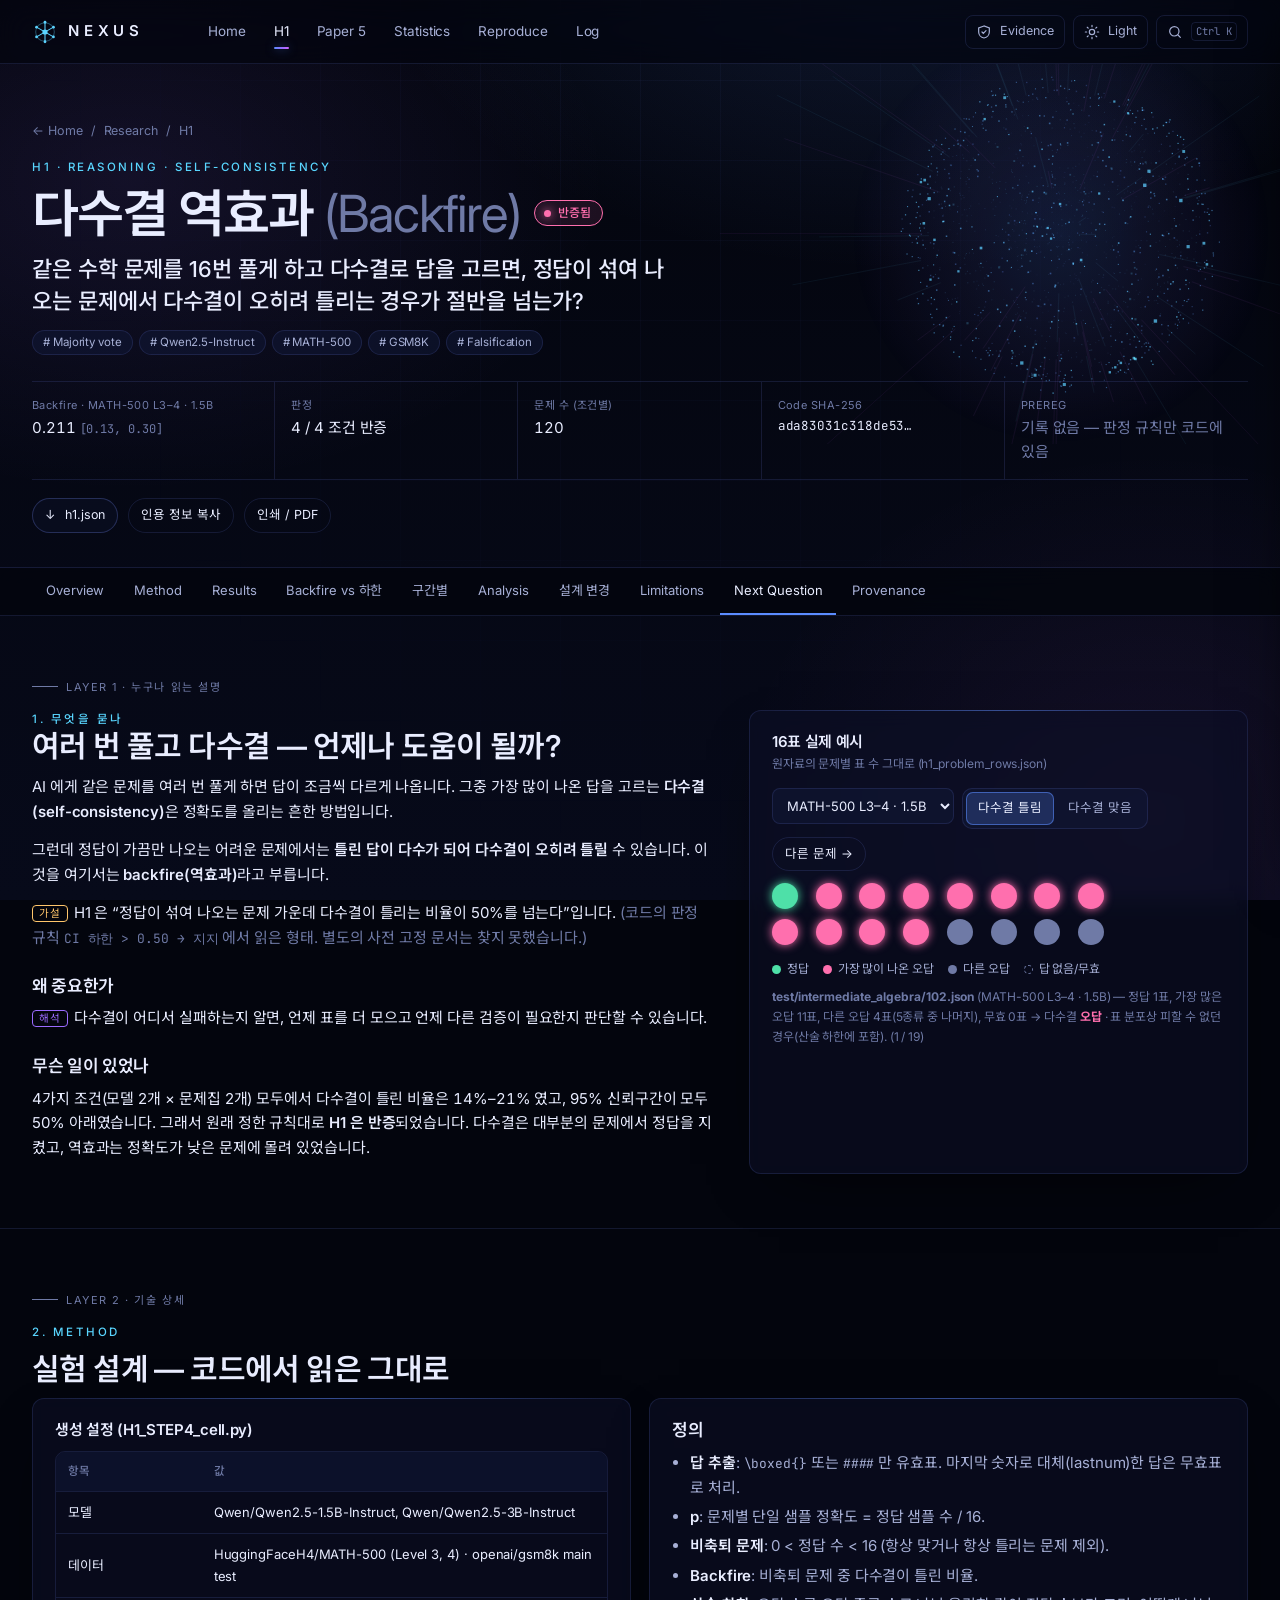
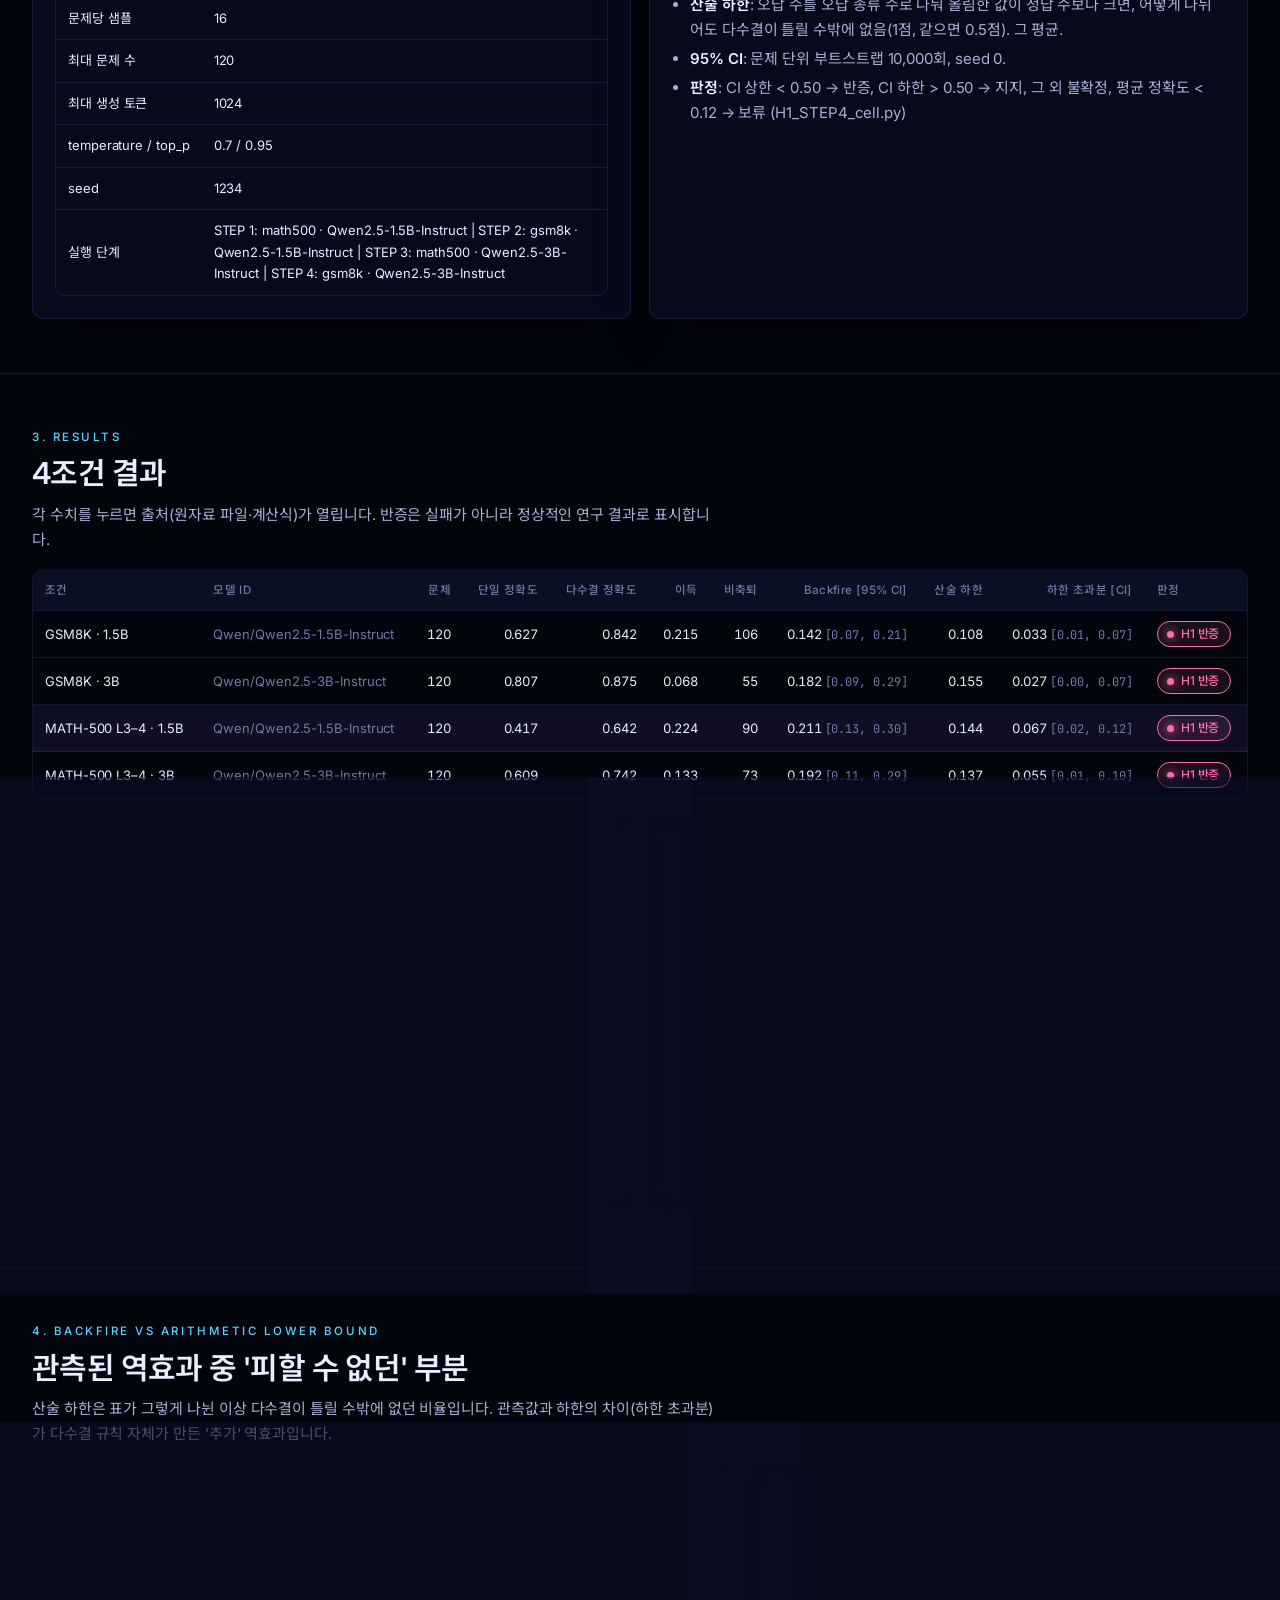
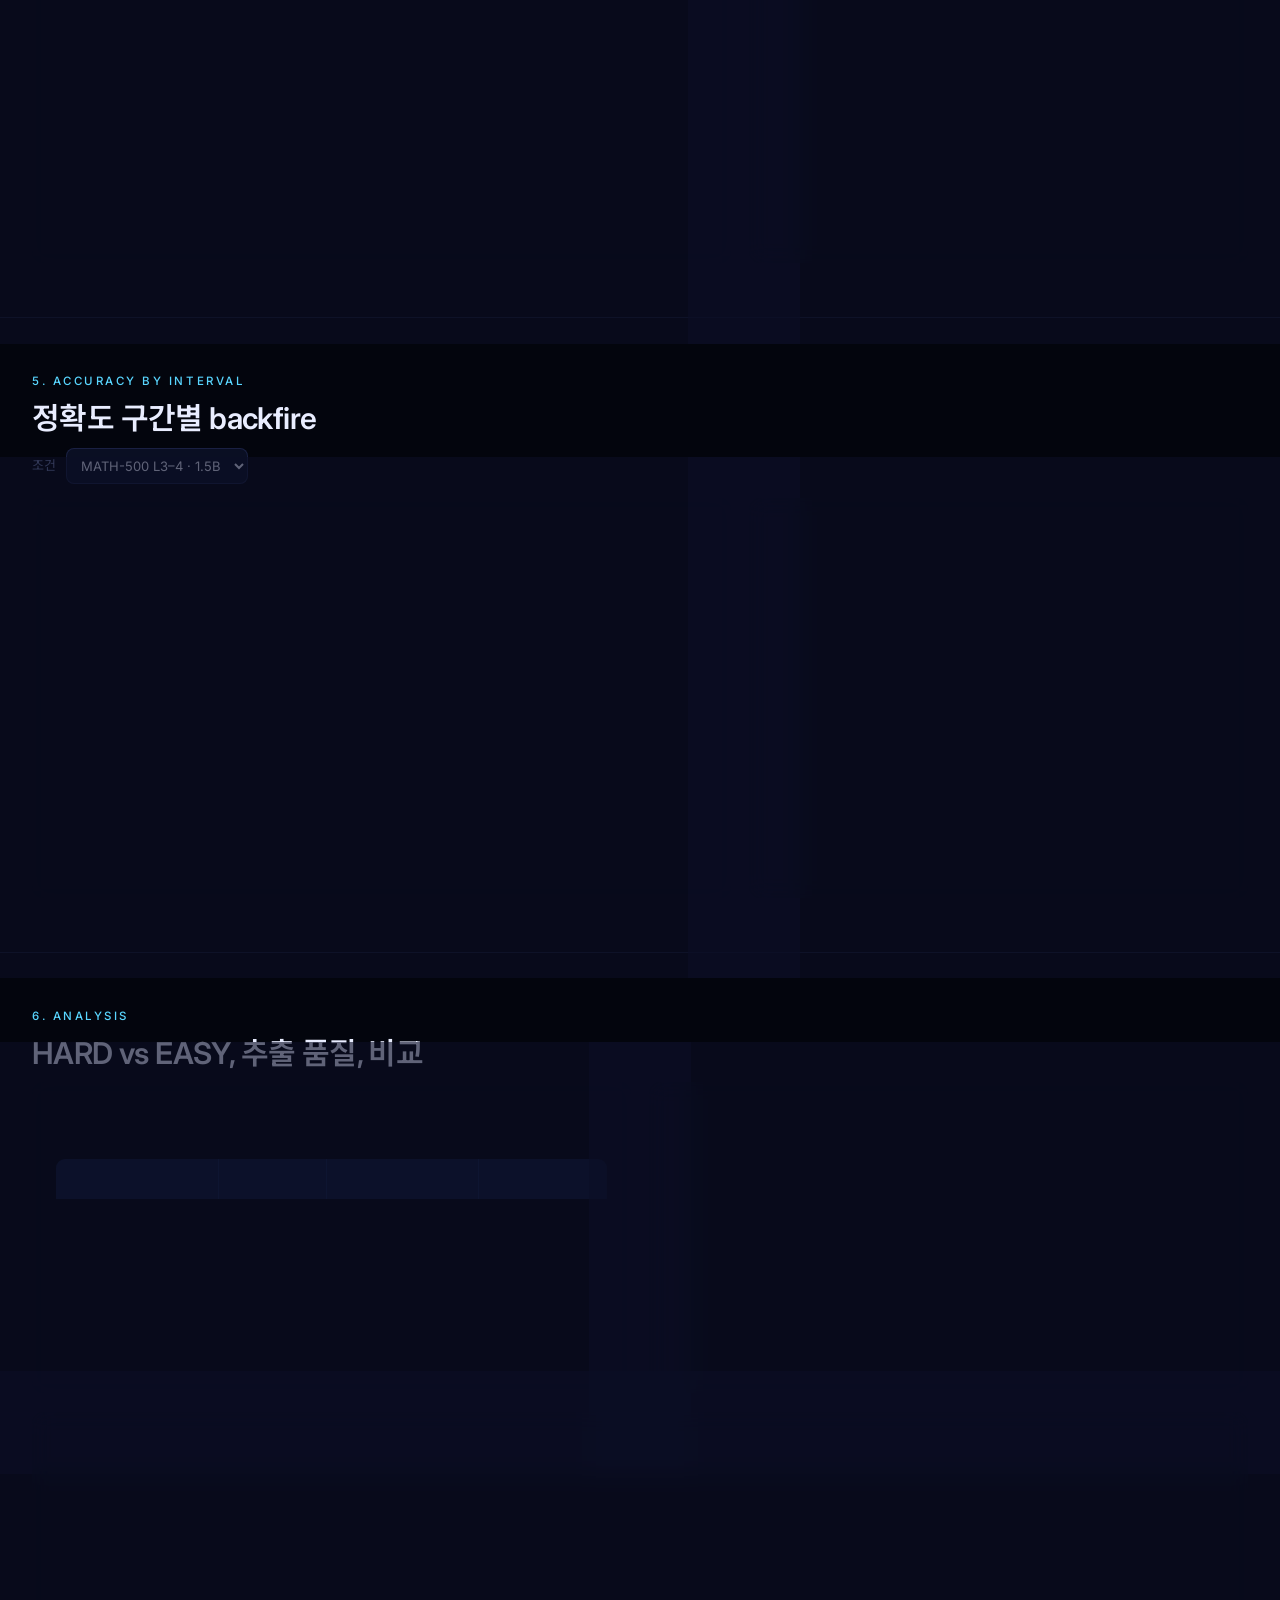
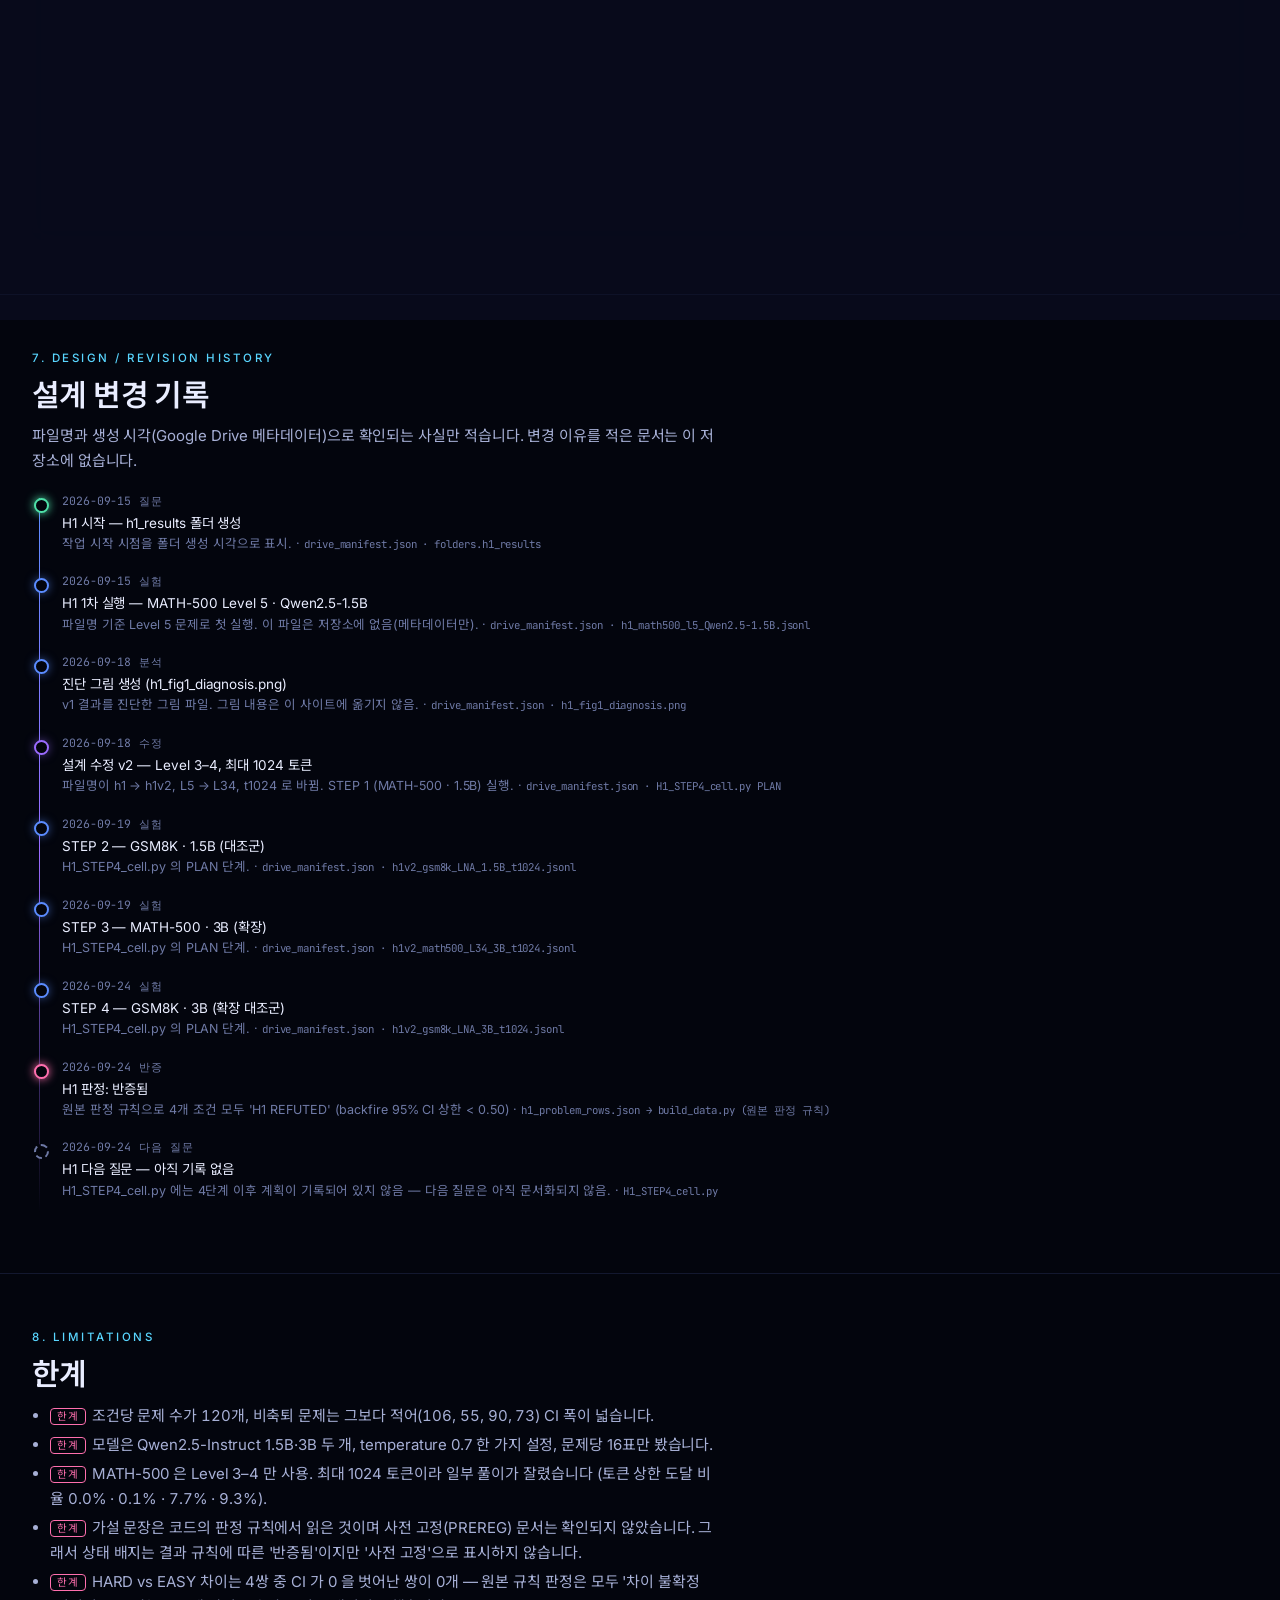
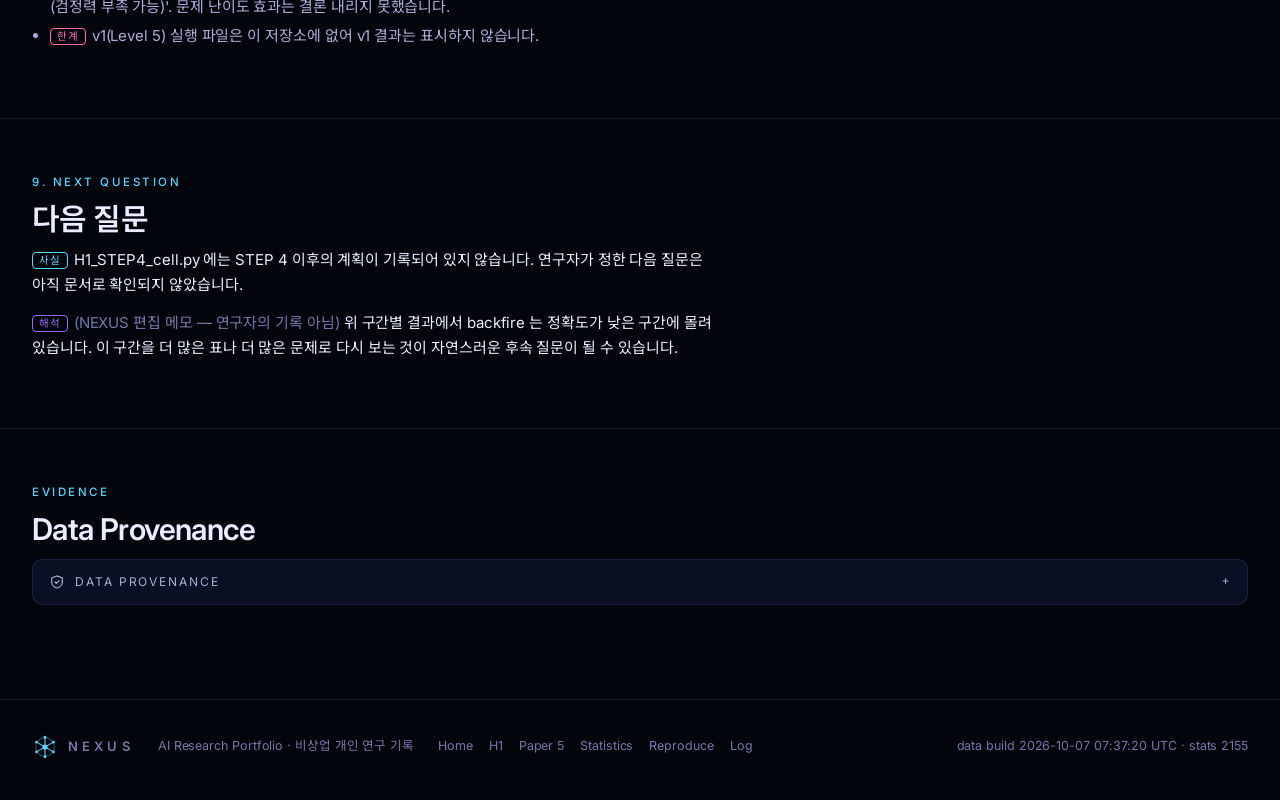
==== h1/index.html @ c4cbaf19 "NEXUS: Paper 5 · Statistics · Reproduce · Log pages, tests, README - paper5: 1c signal scan (lazy fu" ====
<!doctype html>
<html lang="ko" class="no-js">
<head>
<meta charset="utf-8">
<meta name="viewport" content="width=device-width, initial-scale=1">
<title>H1 · 다수결 역효과 — NEXUS</title>
<meta name="description" content="H1: LLM 이 같은 수학 문제를 16번 풀 때 다수결이 오히려 틀리게 만드는가. Qwen2.5 1.5B/3B · MATH-500 · GSM8K 4조건 결과, 산술 하한, 구간별 분석, 설계 변경, 한계.">
<meta name="theme-color" content="#03050d">
<link rel="icon" href="../assets/img/favicon.svg" type="image/svg+xml">
<link rel="preconnect" href="https://fonts.googleapis.com"><link rel="preconnect" href="https://fonts.gstatic.com" crossorigin>
<link href="https://fonts.googleapis.com/css2?family=Inter:wght@300;400;500;600&family=JetBrains+Mono:wght@400;500&family=Noto+Sans+KR:wght@300;400;500;600&display=swap" rel="stylesheet">
<link rel="stylesheet" href="../assets/css/nexus.css">
<script>try{document.documentElement.dataset.theme=localStorage.getItem("nexus-theme")||"dark"}catch(e){document.documentElement.dataset.theme="dark"}</script>
</head>
<body data-root="../" data-page="h1">
<a class="skip" href="#main">본문으로 건너뛰기</a>
<header id="nav"><noscript><nav class="wrap"><a href="../">NEXUS</a> · <a href="../paper5/">Paper 5</a> · <a href="../statistics/">Statistics</a></nav></noscript></header>

<main id="main">
  <section class="page-hero" aria-labelledby="h1-title">
    <canvas class="bg-viz" id="bg-viz" aria-hidden="true"></canvas>
    <div class="wrap">
      <div class="crumb"><a href="../">← Home</a><span>/</span><span>Research</span><span>/</span><span>H1</span></div>
      <div class="kicker">H1 · Reasoning · Self-consistency</div>
      <div class="title-row" style="margin-top:10px">
        <h1 class="h-display" id="h1-title" style="font-size:clamp(32px,4vw,52px)">다수결 역효과 <span class="faint" style="font-weight:400">(Backfire)</span></h1>
        <span id="h1-badge"></span>
      </div>
      <p class="q">같은 수학 문제를 16번 풀게 하고 다수결로 답을 고르면, 정답이 섞여 나오는 문제에서 다수결이 오히려 틀리는 경우가 절반을 넘는가?</p>
      <div class="tag-row"><span class="tag"># Majority vote</span><span class="tag"># Qwen2.5-Instruct</span><span class="tag"># MATH-500</span><span class="tag"># GSM8K</span><span class="tag"># Falsification</span></div>
      <div class="meta-row" id="h1-meta"></div>
      <div style="display:flex;gap:10px;flex-wrap:wrap;margin-top:18px" class="no-print">
        <a class="btn sm" href="../data/h1.json" download><span aria-hidden="true">↓</span> h1.json</a>
        <button class="btn sm ghost" type="button" id="cite-btn">인용 정보 복사</button>
        <button class="btn sm ghost" type="button" id="print" onclick="window.print()">인쇄 / PDF</button>
      </div>
    </div>
  </section>

  <nav class="subnav no-print" aria-label="H1 섹션"><div class="wrap">
    <a href="#question">Overview</a><a href="#method">Method</a><a href="#results">Results</a><a href="#floor">Backfire vs 하한</a><a href="#interval">구간별</a><a href="#analysis">Analysis</a><a href="#history">설계 변경</a><a href="#limits">Limitations</a><a href="#next">Next Question</a><a href="#provenance">Provenance</a>
  </div></nav>

  <!-- LAYER 1 -->
  <section class="rsec" id="question"><div class="wrap">
    <div class="layer-tag">Layer 1 · 누구나 읽는 설명</div>
    <div class="grid g-12-5">
      <div class="prose">
        <div class="kicker">1. 무엇을 묻나</div>
        <h2>여러 번 풀고 다수결 — 언제나 도움이 될까?</h2>
        <p>AI 에게 같은 문제를 여러 번 풀게 하면 답이 조금씩 다르게 나옵니다. 그중 가장 많이 나온 답을 고르는 <strong>다수결(self-consistency)</strong>은 정확도를 올리는 흔한 방법입니다.</p>
        <p>그런데 정답이 가끔만 나오는 어려운 문제에서는 <strong>틀린 답이 다수가 되어 다수결이 오히려 틀릴</strong> 수 있습니다. 이것을 여기서는 <strong>backfire(역효과)</strong>라고 부릅니다.</p>
        <p><span class="hyp">가설</span>H1 은 “정답이 섞여 나오는 문제 가운데 다수결이 틀리는 비율이 50%를 넘는다”입니다. <span class="faint">(코드의 판정 규칙 <code>CI 하한 &gt; 0.50 → 지지</code> 에서 읽은 형태. 별도의 사전 고정 문서는 찾지 못했습니다.)</span></p>
        <h3>왜 중요한가</h3>
        <p><span class="interp">해석</span>다수결이 어디서 실패하는지 알면, 언제 표를 더 모으고 언제 다른 검증이 필요한지 판단할 수 있습니다.</p>
        <h3>무슨 일이 있었나</h3>
        <p id="h1-plain"></p>
      </div>
      <div class="panel" id="vote-demo">
        <div class="panel-title"><div><h3>16표 실제 예시</h3><div class="sub">원자료의 문제별 표 수 그대로 (h1_problem_rows.json)</div></div></div>
        <div style="display:flex;gap:8px;flex-wrap:wrap;margin-bottom:12px">
          <select class="field" id="demo-cond" aria-label="조건 선택"></select>
          <div class="seg" role="group" aria-label="예시 종류"><button aria-pressed="true" data-k="backfire">다수결 틀림</button><button aria-pressed="false" data-k="majority_right">다수결 맞음</button></div>
          <button class="btn sm ghost" id="demo-next" type="button">다른 문제 →</button>
        </div>
        <div id="demo-dots" style="display:grid;grid-template-columns:repeat(8,1fr);gap:10px;max-width:340px;margin:8px 0 14px" aria-live="polite"></div>
        <div class="legend"><span><i class="dot" style="background:var(--green)"></i>정답</span><span><i class="dot" style="background:var(--rose)"></i>가장 많이 나온 오답</span><span><i class="dot" style="background:var(--text-3)"></i>다른 오답</span><span><i class="dot" style="background:transparent;border:1px dashed var(--text-3)"></i>답 없음/무효</span></div>
        <p class="chart-desc" id="demo-text"></p>
      </div>
    </div>
  </div></section>

  <!-- LAYER 2 -->
  <section class="rsec" id="method"><div class="wrap">
    <div class="layer-tag">Layer 2 · 기술 상세</div>
    <div class="kicker">2. Method</div>
    <h2>실험 설계 — 코드에서 읽은 그대로</h2>
    <div class="grid g2">
      <div class="panel"><h3>생성 설정 (H1_STEP4_cell.py)</h3><div class="table-wrap" style="margin-top:12px"><table class="t" id="cfg-table"></table></div></div>
      <div class="panel prose" style="max-width:none">
        <h3 style="margin-top:0">정의</h3>
        <ul>
          <li><strong>답 추출</strong>: <code>\boxed{}</code> 또는 <code>####</code> 만 유효표. 마지막 숫자로 대체(lastnum)한 답은 무효표로 처리.</li>
          <li><strong>p</strong>: 문제별 단일 샘플 정확도 = 정답 샘플 수 / 16.</li>
          <li><strong>비축퇴 문제</strong>: 0 &lt; 정답 수 &lt; 16 (항상 맞거나 항상 틀리는 문제 제외).</li>
          <li><strong>Backfire</strong>: 비축퇴 문제 중 다수결이 틀린 비율.</li>
          <li><strong>산술 하한</strong>: 오답 수를 오답 종류 수로 나눠 올림한 값이 정답 수보다 크면, 어떻게 나뉘어도 다수결이 틀릴 수밖에 없음(1점, 같으면 0.5점). 그 평균.</li>
          <li><strong>95% CI</strong>: 문제 단위 부트스트랩 10,000회, seed 0.</li>
          <li><strong>판정</strong>: <span id="rule-text"></span></li>
        </ul>
      </div>
    </div>
  </div></section>

  <section class="rsec" id="results"><div class="wrap">
    <div class="kicker">3. Results</div>
    <h2>4조건 결과</h2>
    <p class="muted" style="max-width:76ch">각 수치를 누르면 출처(원자료 파일·계산식)가 열립니다. 반증은 실패가 아니라 정상적인 연구 결과로 표시합니다.</p>
    <div class="table-wrap" style="margin:18px 0"><table class="t" id="res-table"></table></div>
    <div class="grid g2">
      <div class="panel"><div class="panel-title"><div><h3>Backfire 95% CI vs 판정선 0.50</h3><div class="sub">CI 전체가 0.50 왼쪽 → H1 반증</div></div></div><div class="chart" id="bf-forest"></div></div>
      <div class="panel"><div class="panel-title"><div><h3>단일 샘플 vs 다수결 정확도</h3><div class="sub" id="acc-sub"></div></div></div><div class="chart" id="acc-bars"></div>
        <div class="legend"><span><i style="background:var(--text-3)"></i>단일 샘플</span><span><i style="background:var(--blue)"></i>다수결(16)</span></div></div>
    </div>
  </div></section>

  <section class="rsec" id="floor"><div class="wrap">
    <div class="kicker">4. Backfire vs Arithmetic lower bound</div>
    <h2>관측된 역효과 중 '피할 수 없던' 부분</h2>
    <p class="muted" style="max-width:76ch">산술 하한은 표가 그렇게 나뉜 이상 다수결이 틀릴 수밖에 없던 비율입니다. 관측값과 하한의 차이(하한 초과분)가 다수결 규칙 자체가 만든 '추가' 역효과입니다.</p>
    <div class="grid g-12-5" style="margin-top:16px">
      <div class="panel"><div class="chart" id="floor-chart"></div>
        <div class="legend"><span><i style="background:var(--magenta)"></i>관측 backfire</span><span><i style="background:var(--violet);opacity:.6"></i>산술 하한</span><span><i style="background:var(--rose)"></i>판정선 0.50</span></div></div>
      <div class="panel"><h3>하한 초과분 (backfire − 하한)</h3><p class="faint" style="font-size:12.5px">95% CI, 부트스트랩 10,000회</p><div class="chart" id="gap-forest"></div></div>
    </div>
  </div></section>

  <section class="rsec" id="interval"><div class="wrap">
    <div class="kicker">5. Accuracy by interval</div>
    <h2>정확도 구간별 backfire</h2>
    <div style="display:flex;gap:10px;align-items:center;flex-wrap:wrap;margin:6px 0 14px"><label class="faint" for="int-cond" style="font-size:13px">조건</label><select class="field" id="int-cond"></select></div>
    <div class="grid g-12-5">
      <div class="panel"><div class="chart" id="int-chart"></div>
        <div class="legend"><span><i style="background:var(--magenta)"></i>구간 backfire</span><span><i style="background:var(--text-2)"></i>관측 전체</span><span><i style="background:var(--violet)"></i>산술 하한</span><span><i style="background:var(--rose)"></i>판정선</span></div></div>
      <div class="panel prose" id="int-notes" style="max-width:none"></div>
    </div>
  </div></section>

  <section class="rsec" id="analysis"><div class="wrap">
    <div class="kicker">6. Analysis</div>
    <h2>HARD vs EASY, 추출 품질, 비교</h2>
    <div class="grid g2">
      <div class="panel"><h3>HARD(MATH-500) − EASY(GSM8K) backfire 차이</h3><p class="faint" style="font-size:12.5px">원본 코드와 같은 쌍 · 독립 부트스트랩 10,000회 seed 0</p><div class="table-wrap" style="margin-top:10px"><table class="t" id="pair-table"></table></div></div>
      <div class="panel"><h3>추출·교란 점검</h3><div class="table-wrap" style="margin-top:10px"><table class="t" id="qc-table"></table></div></div>
    </div>
    <div class="panel" style="margin-top:18px" id="compare-box">
      <div class="panel-title"><div><h3>Compare Mode</h3><div class="sub">두 조건을 나란히 — 값은 h1.json 에서</div></div></div>
      <div style="display:flex;gap:10px;flex-wrap:wrap;margin-bottom:12px"><select class="field" id="cmp-a" aria-label="비교 A"></select><select class="field" id="cmp-b" aria-label="비교 B"></select></div>
      <div class="compare" id="cmp-out"></div>
    </div>
  </div></section>

  <section class="rsec" id="history"><div class="wrap">
    <div class="kicker">7. Design / revision history</div>
    <h2>설계 변경 기록</h2>
    <p class="muted" style="max-width:76ch">파일명과 생성 시각(Google Drive 메타데이터)으로 확인되는 사실만 적습니다. 변경 이유를 적은 문서는 이 저장소에 없습니다.</p>
    <ul class="tl" id="h1-history" style="margin-top:18px"></ul>
  </div></section>

  <section class="rsec" id="limits"><div class="wrap">
    <div class="kicker">8. Limitations</div>
    <h2>한계</h2>
    <div class="prose" id="limits-list"></div>
  </div></section>

  <section class="rsec" id="next"><div class="wrap">
    <div class="kicker">9. Next question</div>
    <h2>다음 질문</h2>
    <div class="prose">
      <p><span class="fact">사실</span>H1_STEP4_cell.py 에는 STEP 4 이후의 계획이 기록되어 있지 않습니다. 연구자가 정한 다음 질문은 아직 문서로 확인되지 않았습니다.</p>
      <p><span class="interp">해석</span><span class="faint">(NEXUS 편집 메모 — 연구자의 기록 아님)</span> 위 구간별 결과에서 backfire 는 정확도가 낮은 구간에 몰려 있습니다. 이 구간을 더 많은 표나 더 많은 문제로 다시 보는 것이 자연스러운 후속 질문이 될 수 있습니다.</p>
    </div>
  </div></section>

  <section class="rsec" id="provenance"><div class="wrap">
    <div class="kicker">Evidence</div>
    <h2>Data Provenance</h2>
    <div id="prov-box"></div>
  </div></section>
</main>
<footer id="footer"></footer>
<script src="../assets/js/core.js" defer></script>
<script src="../assets/js/viz.js" defer></script>
<script src="../assets/js/h1.js" defer></script>
</body>
</html>
---- assets/css/nexus.css ----
/* NEXUS — design system
   Dark cinematic research lab (default) + light mode. Tokens first, components after. */

:root {
  --bg: #03050d;
  --bg-2: #070a1a;
  --panel: rgba(12, 16, 38, 0.62);
  --panel-solid: #0b0f24;
  --panel-2: rgba(18, 24, 56, 0.55);
  --line: rgba(124, 142, 255, 0.14);
  --line-2: rgba(124, 142, 255, 0.26);
  --text: #e9edff;
  --text-2: #a7b0d6;
  --text-3: #6f7aa6;
  --blue: #5b8cff;
  --cyan: #59d6ff;
  --violet: #9b6bff;
  --magenta: #d466ff;
  --rose: #ff6fae;
  --green: #4ee0a8;
  --amber: #ffc66b;
  --glow-blue: rgba(91, 140, 255, 0.55);
  --glow-violet: rgba(155, 107, 255, 0.5);
  --grad: linear-gradient(90deg, var(--blue), var(--violet) 60%, var(--magenta));
  --radius: 12px;
  --radius-sm: 8px;
  --shadow: 0 20px 60px -30px rgba(0, 0, 0, 0.9);
  --font: "Inter", "Noto Sans KR", system-ui, -apple-system, "Segoe UI", sans-serif;
  --mono: "JetBrains Mono", ui-monospace, SFMono-Regular, Menlo, monospace;
  --nav-h: 64px;
  --maxw: 1320px;
  --chart-grid: rgba(124, 142, 255, 0.10);
  --chart-axis: #6f7aa6;
  --st-prereg: #59d6ff;
  --st-explore: #b48cff;
  --st-falsified: #ff6fae;
  --st-notrun: #8a93b8;
  color-scheme: dark;
}

:root[data-theme="light"] {
  --bg: #f4f6fc;
  --bg-2: #eaeefa;
  --panel: rgba(255, 255, 255, 0.82);
  --panel-solid: #ffffff;
  --panel-2: rgba(238, 242, 255, 0.9);
  --line: rgba(40, 60, 140, 0.12);
  --line-2: rgba(40, 60, 140, 0.22);
  --text: #0e1330;
  --text-2: #3d4670;
  --text-3: #6a7299;
  --blue: #2f5fe0;
  --cyan: #0a8fb8;
  --violet: #6b3fe0;
  --magenta: #a332d6;
  --rose: #d1336f;
  --green: #0f9c6a;
  --amber: #b07800;
  --glow-blue: rgba(47, 95, 224, 0.25);
  --glow-violet: rgba(107, 63, 224, 0.22);
  --shadow: 0 18px 50px -32px rgba(20, 30, 80, 0.45);
  --chart-grid: rgba(40, 60, 140, 0.10);
  --chart-axis: #6a7299;
  --st-prereg: #0a8fb8;
  --st-explore: #6b3fe0;
  --st-falsified: #d1336f;
  --st-notrun: #6a7299;
  color-scheme: light;
}

* { box-sizing: border-box; }
html { scroll-behavior: smooth; -webkit-text-size-adjust: 100%; }
@media (prefers-reduced-motion: reduce) { html { scroll-behavior: auto; } }
body {
  margin: 0;
  background: var(--bg);
  color: var(--text);
  font: 15px/1.65 var(--font);
  letter-spacing: -0.005em;
  overflow-x: hidden;
  -webkit-font-smoothing: antialiased;
}
body::before { /* atmospheric field */
  content: ""; position: fixed; inset: 0; z-index: -2; pointer-events: none;
  background:
    radial-gradient(900px 600px at 70% -10%, rgba(91, 140, 255, 0.16), transparent 60%),
    radial-gradient(800px 520px at 10% 20%, rgba(155, 107, 255, 0.10), transparent 60%),
    radial-gradient(700px 600px at 90% 90%, rgba(212, 102, 255, 0.07), transparent 60%),
    linear-gradient(180deg, var(--bg) 0%, var(--bg-2) 100%);
}
:root[data-theme="light"] body::before {
  background:
    radial-gradient(900px 600px at 70% -10%, rgba(47, 95, 224, 0.10), transparent 60%),
    radial-gradient(800px 520px at 10% 20%, rgba(107, 63, 224, 0.07), transparent 60%),
    linear-gradient(180deg, var(--bg) 0%, var(--bg-2) 100%);
}
body::after { /* faint technical grid */
  content: ""; position: fixed; inset: 0; z-index: -1; pointer-events: none; opacity: .5;
  background-image: linear-gradient(var(--chart-grid) 1px, transparent 1px), linear-gradient(90deg, var(--chart-grid) 1px, transparent 1px);
  background-size: 80px 80px;
  mask-image: radial-gradient(ellipse at 50% 0%, #000 0%, transparent 70%);
  -webkit-mask-image: radial-gradient(ellipse at 50% 0%, #000 0%, transparent 70%);
}

a { color: inherit; text-decoration: none; }
a:hover { color: var(--cyan); }
img, svg, canvas { display: block; max-width: 100%; }
h1, h2, h3, h4 { margin: 0; font-weight: 600; letter-spacing: -0.02em; line-height: 1.15; }
p { margin: 0 0 .9em; }
code, .mono { font-family: var(--mono); font-size: .86em; }
:focus-visible { outline: 2px solid var(--cyan); outline-offset: 3px; border-radius: 6px; }
.sr-only { position: absolute; width: 1px; height: 1px; padding: 0; margin: -1px; overflow: hidden; clip: rect(0 0 0 0); white-space: nowrap; border: 0; }
.skip { position: absolute; left: 16px; top: -80px; z-index: 200; background: var(--panel-solid); padding: 8px 14px; border: 1px solid var(--line-2); border-radius: 8px; }
.skip:focus { top: 12px; }

.wrap { max-width: var(--maxw); margin: 0 auto; padding: 0 32px; }
@media (max-width: 720px) { .wrap { padding: 0 16px; } }

/* ------------------------------------------------ nav */
.nav {
  position: sticky; top: 0; z-index: 80; height: var(--nav-h);
  backdrop-filter: blur(14px) saturate(140%); -webkit-backdrop-filter: blur(14px) saturate(140%);
  background: color-mix(in srgb, var(--bg) 70%, transparent);
  border-bottom: 1px solid var(--line);
}
.nav .wrap { height: 100%; display: flex; align-items: center; gap: 28px; }
.brand { display: flex; align-items: center; gap: 10px; font-weight: 600; letter-spacing: .32em; font-size: 15px; }
.brand svg { width: 26px; height: 26px; }
.nav-links { display: flex; gap: 4px; margin-left: 24px; }
.nav-links a { padding: 8px 12px; border-radius: 8px; color: var(--text-2); font-size: 13.5px; position: relative; }
.nav-links a:hover { color: var(--text); background: var(--panel-2); }
.nav-links a[aria-current="page"] { color: var(--text); }
.nav-links a[aria-current="page"]::after { content: ""; position: absolute; left: 12px; right: 12px; bottom: 2px; height: 2px; border-radius: 2px; background: var(--grad); box-shadow: 0 0 10px var(--glow-blue); }
.nav-tools { margin-left: auto; display: flex; align-items: center; gap: 8px; }
.icon-btn {
  display: inline-flex; align-items: center; gap: 8px; height: 34px; padding: 0 10px;
  border: 1px solid var(--line); border-radius: 8px; background: transparent; color: var(--text-2);
  font: inherit; font-size: 12.5px; cursor: pointer;
}
.icon-btn:hover { color: var(--text); border-color: var(--line-2); background: var(--panel-2); }
.icon-btn svg { width: 16px; height: 16px; }
.icon-btn kbd { font-family: var(--mono); font-size: 10.5px; color: var(--text-3); border: 1px solid var(--line); border-radius: 4px; padding: 0 4px; }
.icon-btn[aria-pressed="true"] { color: var(--cyan); border-color: color-mix(in srgb, var(--cyan) 50%, transparent); box-shadow: 0 0 0 3px color-mix(in srgb, var(--cyan) 12%, transparent); }
.menu-btn { display: none; }
@media (max-width: 960px) {
  .nav-links { display: none; position: absolute; top: var(--nav-h); left: 0; right: 0; flex-direction: column; margin: 0; padding: 12px 16px 18px; background: var(--panel-solid); border-bottom: 1px solid var(--line); }
  .nav.open .nav-links { display: flex; }
  .nav-links a { padding: 12px; font-size: 15px; }
  .menu-btn { display: inline-flex; }
  .nav-tools .label-wide { display: none; }
}

/* ------------------------------------------------ type */
.kicker { font-size: 11.5px; letter-spacing: .22em; text-transform: uppercase; color: var(--cyan); font-weight: 500; }
.kicker.v { color: var(--violet); }
.h-display { font-size: clamp(38px, 5.2vw, 66px); font-weight: 600; letter-spacing: -0.035em; line-height: 1.04; }
.h-section { font-size: clamp(24px, 2.6vw, 34px); }
.h-card { font-size: 18px; }
.lead { font-size: 16.5px; color: var(--text-2); max-width: 62ch; }
.muted { color: var(--text-2); }
.faint { color: var(--text-3); }
.grad-text { background: var(--grad); -webkit-background-clip: text; background-clip: text; color: transparent; }
.tag-row { display: flex; flex-wrap: wrap; gap: 6px; }
.tag { font-size: 11.5px; color: var(--text-2); border: 1px solid var(--line); border-radius: 999px; padding: 2px 10px; background: var(--panel-2); }

/* ------------------------------------------------ layout blocks */
section { position: relative; }
.section { padding: 72px 0; }
.section-sm { padding: 40px 0; }
.section-head { display: flex; align-items: end; justify-content: space-between; gap: 24px; margin-bottom: 26px; flex-wrap: wrap; }
.section-head p { margin: 8px 0 0; color: var(--text-2); max-width: 70ch; }
.grid { display: grid; gap: 18px; }
.g2 { grid-template-columns: repeat(2, minmax(0, 1fr)); }
.g3 { grid-template-columns: repeat(3, minmax(0, 1fr)); }
.g4 { grid-template-columns: repeat(4, minmax(0, 1fr)); }
.g-12-5 { grid-template-columns: minmax(0, 1.4fr) minmax(0, 1fr); }
@media (max-width: 1080px) { .g4 { grid-template-columns: repeat(2, minmax(0, 1fr)); } .g3 { grid-template-columns: repeat(2, minmax(0, 1fr)); } }
@media (max-width: 760px) { .g2, .g3, .g4, .g-12-5 { grid-template-columns: minmax(0, 1fr); } .section { padding: 52px 0; } }

.panel {
  position: relative; background: var(--panel); border: 1px solid var(--line); border-radius: var(--radius);
  padding: 22px; box-shadow: var(--shadow);
  backdrop-filter: blur(10px); -webkit-backdrop-filter: blur(10px);
}
.panel::before { /* top hairline glow */
  content: ""; position: absolute; left: 18px; right: 18px; top: -1px; height: 1px;
  background: linear-gradient(90deg, transparent, color-mix(in srgb, var(--blue) 60%, transparent), transparent);
  opacity: .7; pointer-events: none;
}
.panel.tight { padding: 16px; }
.panel h3 { font-size: 15px; font-weight: 600; margin-bottom: 4px; }
.panel-title { display: flex; align-items: center; justify-content: space-between; gap: 12px; margin-bottom: 14px; }
.panel-title .sub { font-size: 12px; color: var(--text-3); }
.divider { height: 1px; background: var(--line); margin: 18px 0; border: 0; }

/* ------------------------------------------------ buttons */
.btn {
  display: inline-flex; align-items: center; gap: 10px; padding: 10px 18px; border-radius: 999px;
  border: 1px solid var(--line-2); background: color-mix(in srgb, var(--panel-solid) 60%, transparent); color: var(--text);
  font: inherit; font-size: 13.5px; cursor: pointer; transition: border-color .2s, box-shadow .2s, transform .2s;
}
.btn:hover { border-color: var(--blue); box-shadow: 0 0 0 4px color-mix(in srgb, var(--blue) 14%, transparent), 0 0 24px -6px var(--glow-blue); color: var(--text); }
.btn svg { width: 15px; height: 15px; }
.btn.primary { background: linear-gradient(90deg, color-mix(in srgb, var(--blue) 30%, transparent), color-mix(in srgb, var(--violet) 26%, transparent)); border-color: color-mix(in srgb, var(--blue) 70%, transparent); }
.btn.sm { padding: 6px 12px; font-size: 12.5px; }
.btn.ghost { border-color: var(--line); background: transparent; }
.link-arrow { display: inline-flex; align-items: center; gap: 6px; color: var(--cyan); font-size: 13px; }
.link-arrow:hover { gap: 10px; }

.seg { display: inline-flex; border: 1px solid var(--line); border-radius: 10px; padding: 3px; gap: 2px; background: var(--panel-2); flex-wrap: wrap; }
.seg button {
  border: 0; background: transparent; color: var(--text-2); font: inherit; font-size: 12.5px; padding: 6px 12px; border-radius: 7px; cursor: pointer;
}
.seg button:hover { color: var(--text); }
.seg button[aria-pressed="true"], .seg button[aria-selected="true"] { background: color-mix(in srgb, var(--blue) 22%, transparent); color: var(--text); box-shadow: inset 0 0 0 1px color-mix(in srgb, var(--blue) 55%, transparent); }

select.field, input.field {
  height: 36px; border: 1px solid var(--line); background: var(--panel-2); color: var(--text); border-radius: 8px; padding: 0 10px; font: inherit; font-size: 13px;
}
select.field:focus, input.field:focus { outline: none; border-color: var(--blue); box-shadow: 0 0 0 3px color-mix(in srgb, var(--blue) 18%, transparent); }

/* ------------------------------------------------ status badges */
.badge {
  display: inline-flex; align-items: center; gap: 7px; font-size: 12px; font-weight: 500; padding: 3px 11px 3px 9px; border-radius: 999px;
  border: 1px solid currentColor; white-space: nowrap; line-height: 1.5;
  background: color-mix(in srgb, currentColor 10%, transparent);
}
.badge::before { content: ""; width: 7px; height: 7px; border-radius: 50%; background: currentColor; box-shadow: 0 0 10px currentColor; }
.badge.preregistered { color: var(--st-prereg); }
.badge.exploratory { color: var(--st-explore); }
.badge.falsified { color: var(--st-falsified); }
.badge.not_run { color: var(--st-notrun); border-style: dashed; background: transparent; }
.badge.not_run::before { box-shadow: none; background: transparent; border: 1.5px solid currentColor; width: 5px; height: 5px; }
.badge.pending { color: var(--amber); border-style: dashed; }

/* ------------------------------------------------ hero */
.hero { min-height: calc(100vh - var(--nav-h)); min-height: calc(100svh - var(--nav-h)); display: flex; align-items: stretch; position: relative; overflow: hidden; border-bottom: 1px solid var(--line); }
.hero-canvas { position: absolute; inset: 0; z-index: 0; }
.hero-canvas canvas { width: 100%; height: 100%; }
.hero .wrap { position: relative; z-index: 2; display: grid; grid-template-columns: minmax(0, 1.05fr) minmax(0, 1.25fr) minmax(220px, .7fr); gap: 24px; width: 100%; padding-top: 56px; padding-bottom: 40px; }
.hero-left { display: flex; flex-direction: column; justify-content: center; gap: 22px; max-width: 560px; }
.hero-left .lead { font-size: 16px; }
.hero-left .rule { width: 120px; height: 1px; background: linear-gradient(90deg, var(--blue), transparent); }
.hero-right { grid-column: 3; display: flex; flex-direction: column; justify-content: center; gap: 30px; }
.hero-card { border-left: 1px solid var(--line-2); padding: 2px 0 2px 18px; }
.hero-card .kk { font-family: var(--mono); font-size: 12px; color: var(--text-3); }
.hero-card h3 { font-size: 15px; font-weight: 500; margin: 4px 0 8px; line-height: 1.35; }
.hero-card .badge { margin-bottom: 8px; }
.hero-stats { position: absolute; z-index: 2; right: 32px; bottom: 28px; display: flex; gap: 36px; }
.hero-stats .st { text-align: center; }
.hero-stats .num { font-size: 26px; font-weight: 500; font-variant-numeric: tabular-nums; }
.hero-stats .lab { font-size: 10.5px; color: var(--text-3); letter-spacing: .08em; text-transform: uppercase; }
.scroll-hint { position: absolute; z-index: 2; left: 32px; bottom: 28px; display: flex; align-items: center; gap: 10px; font-size: 10.5px; letter-spacing: .2em; color: var(--text-3); }
.scroll-hint::before { content: ""; width: 1px; height: 38px; background: linear-gradient(var(--text-3), transparent); }
@media (max-width: 1080px) {
  .hero .wrap { grid-template-columns: minmax(0, 1fr); }
  .hero-right { grid-column: 1; flex-direction: row; flex-wrap: wrap; gap: 18px; }
  .hero-card { flex: 1 1 240px; background: color-mix(in srgb, var(--panel-solid) 55%, transparent); border: 1px solid var(--line); border-radius: 10px; padding: 14px 16px; }
  .hero-stats { position: static; justify-content: flex-start; margin-top: 8px; }
  .scroll-hint { display: none; }
  .hero-canvas { opacity: .55; }
}
@media (max-width: 720px) { .hero-stats { gap: 22px; } .hero-stats .num { font-size: 22px; } }

/* page hero (subpages) */
.page-hero { padding: 54px 0 34px; border-bottom: 1px solid var(--line); position: relative; overflow: hidden; }
.page-hero .crumb { font-size: 12.5px; color: var(--text-3); margin-bottom: 16px; display: inline-flex; gap: 8px; align-items: center; }
.page-hero .crumb a:hover { color: var(--cyan); }
.page-hero .title-row { display: flex; align-items: center; gap: 14px; flex-wrap: wrap; }
.page-hero .q { font-size: clamp(18px, 2vw, 22px); margin: 14px 0 12px; max-width: 46ch; font-weight: 500; line-height: 1.45; }
.page-hero .bg-viz { position: absolute; right: -60px; top: -40px; width: 620px; height: 420px; opacity: .85; z-index: -1; pointer-events: none; }
@media (max-width: 960px) { .page-hero .bg-viz { opacity: .3; } }

.meta-row { display: grid; grid-template-columns: repeat(5, minmax(0, 1fr)); gap: 0; margin-top: 26px; border-top: 1px solid var(--line); border-bottom: 1px solid var(--line); }
.meta-row > div { padding: 14px 16px 14px 0; border-right: 1px solid var(--line); min-width: 0; }
.meta-row > div + div { padding-left: 16px; }
.meta-row > div:last-child { border-right: 0; }
.meta-row .lab { font-size: 11px; color: var(--text-3); letter-spacing: .04em; }
.meta-row .val { font-size: 15px; font-variant-numeric: tabular-nums; margin-top: 2px; overflow-wrap: anywhere; }
.meta-row .val.mono { font-size: 12.5px; }
@media (max-width: 900px) { .meta-row { grid-template-columns: repeat(2, minmax(0, 1fr)); } .meta-row > div { border-right: 0; border-bottom: 1px solid var(--line); padding-left: 0 !important; } }

/* subnav (tabs on research pages) */
.subnav { position: sticky; top: var(--nav-h); z-index: 60; background: color-mix(in srgb, var(--bg) 80%, transparent); backdrop-filter: blur(12px); -webkit-backdrop-filter: blur(12px); border-bottom: 1px solid var(--line); }
.subnav .wrap { display: flex; gap: 2px; overflow-x: auto; scrollbar-width: none; }
.subnav .wrap::-webkit-scrollbar { display: none; }
.subnav a { padding: 12px 14px; font-size: 13px; color: var(--text-2); white-space: nowrap; border-bottom: 2px solid transparent; }
.subnav a:hover { color: var(--text); }
.subnav a.active { color: var(--text); border-bottom-color: var(--blue); }

/* ------------------------------------------------ stats / numbers */
.num { font-variant-numeric: tabular-nums; }
.bignum { font-size: 34px; font-weight: 500; letter-spacing: -0.02em; font-variant-numeric: tabular-nums; line-height: 1.1; }
.ci { font-family: var(--mono); font-size: 12px; color: var(--text-3); }
.kpi { display: flex; flex-direction: column; gap: 4px; }
.kpi .lab { font-size: 12px; color: var(--text-2); }
.kpi .sub { font-size: 12px; color: var(--text-3); }

[data-stat] { cursor: pointer; border-radius: 4px; transition: box-shadow .15s, background .15s; }
[data-stat]:hover { box-shadow: 0 0 0 1px color-mix(in srgb, var(--cyan) 55%, transparent); background: color-mix(in srgb, var(--cyan) 8%, transparent); }
body.evidence-on [data-stat] { box-shadow: 0 0 0 1px color-mix(in srgb, var(--cyan) 70%, transparent), 0 0 14px -4px var(--cyan); background: color-mix(in srgb, var(--cyan) 7%, transparent); }
.pending { color: var(--amber); font-family: var(--mono); font-size: 12px; letter-spacing: .06em; }

/* ------------------------------------------------ tables */
.table-wrap { overflow-x: auto; border: 1px solid var(--line); border-radius: 10px; }
table.t { width: 100%; border-collapse: collapse; font-size: 13px; }
table.t th, table.t td { padding: 10px 12px; text-align: left; border-bottom: 1px solid var(--line); white-space: nowrap; }
table.t th { font-size: 11.5px; font-weight: 500; color: var(--text-3); letter-spacing: .03em; background: var(--panel-2); position: sticky; top: 0; }
table.t td.num, table.t th.num { text-align: right; font-variant-numeric: tabular-nums; }
table.t tr:last-child td { border-bottom: 0; }
table.t tbody tr:hover td { background: color-mix(in srgb, var(--blue) 6%, transparent); }
table.t .hl td { background: color-mix(in srgb, var(--violet) 9%, transparent); }
table.t th button { all: unset; cursor: pointer; display: inline-flex; gap: 4px; align-items: center; }
table.t th button:focus-visible { outline: 2px solid var(--cyan); }
table.t td.wrap-cell { white-space: normal; min-width: 220px; }

/* ------------------------------------------------ charts */
.chart { width: 100%; position: relative; }
.chart svg { width: 100%; height: auto; overflow: visible; }
.chart text { fill: var(--chart-axis); font: 11px var(--font); }
.chart .grid line { stroke: var(--chart-grid); }
.chart .axis line, .chart .axis path { stroke: var(--line-2); }
.chart .ref { stroke: var(--text-3); stroke-dasharray: 4 4; }
.chart .ref-strong { stroke: var(--rose); stroke-dasharray: 3 4; }
.legend { display: flex; flex-wrap: wrap; gap: 14px; font-size: 12px; color: var(--text-2); margin-top: 8px; }
.legend i { display: inline-block; width: 18px; height: 3px; border-radius: 2px; vertical-align: middle; margin-right: 6px; }
.legend i.dot { width: 9px; height: 9px; border-radius: 50%; }
.chart-desc { font-size: 12px; color: var(--text-3); margin-top: 8px; }
.tooltip { position: fixed; z-index: 150; pointer-events: none; background: var(--panel-solid); border: 1px solid var(--line-2); border-radius: 8px; padding: 8px 10px; font-size: 12px; box-shadow: var(--shadow); max-width: 280px; opacity: 0; transition: opacity .12s; }
.tooltip.on { opacity: 1; }

/* ------------------------------------------------ research cards */
.rcard { display: flex; flex-direction: column; gap: 14px; min-height: 100%; overflow: hidden; }
.rcard .rviz { height: 150px; margin: -22px -22px 0; border-bottom: 1px solid var(--line); position: relative; overflow: hidden; }
.rcard .rviz canvas { width: 100%; height: 100%; }
.rcard .row { display: flex; align-items: center; justify-content: space-between; gap: 12px; flex-wrap: wrap; }
.rcard .q { color: var(--text-2); font-size: 14px; }
.rcard .kpis { display: grid; grid-template-columns: repeat(3, minmax(0, 1fr)); gap: 12px; padding-top: 12px; border-top: 1px solid var(--line); }
.rcard .kpis .v { font-size: 20px; font-variant-numeric: tabular-nums; }
.rcard .kpis .l { font-size: 11px; color: var(--text-3); }

/* ------------------------------------------------ lab (interactive) */
.lab { display: grid; grid-template-columns: 250px minmax(0, 1fr) minmax(0, 1.05fr); gap: 0; padding: 0; overflow: hidden; }
.lab > div { padding: 22px; min-width: 0; }
.lab .ctrl { border-right: 1px solid var(--line); display: flex; flex-direction: column; gap: 18px; }
.lab .stage { border-right: 1px solid var(--line); position: relative; min-height: 380px; }
.lab .stage canvas { width: 100%; height: 100%; position: absolute; inset: 0; }
.lab .stage .stage-cap { position: absolute; left: 16px; bottom: 12px; right: 16px; font-size: 11.5px; color: var(--text-3); z-index: 2; }
.lab .stage .stage-top { position: absolute; left: 16px; top: 14px; right: 16px; z-index: 2; display: flex; justify-content: space-between; font-size: 11px; color: var(--text-3); }
.ctrl .seg { display: flex; width: 100%; flex-wrap: nowrap; }
.ctrl .seg button { flex: 1; padding: 7px 6px; }
.ctrl .seg button:disabled { opacity: .35; cursor: not-allowed; }
.ctrl .lab-label { font-size: 12px; color: var(--text-2); margin-bottom: 8px; display: block; }
.lab-out { display: flex; flex-direction: column; gap: 14px; }
@media (max-width: 1100px) { .lab { grid-template-columns: minmax(0, 1fr); } .lab .ctrl, .lab .stage { border-right: 0; border-bottom: 1px solid var(--line); } .lab .stage { min-height: 300px; } }

/* ------------------------------------------------ graph / timeline */
.graph-box { position: relative; }
.graph-box svg { aspect-ratio: 1000 / 640; height: auto !important; }
.graph-box svg { width: 100%; height: 100%; }
.graph-box .node circle.core { filter: drop-shadow(0 0 14px var(--glow-blue)); }
.graph-box .node text { fill: var(--text-2); font-size: 23px; pointer-events: none; }
.graph-box .node { cursor: pointer; }
.graph-box .node:focus-visible circle.ring { stroke: var(--cyan); stroke-width: 2; }
.graph-box .edge { stroke: var(--line-2); stroke-width: 1; transition: stroke .2s, opacity .2s; }
.graph-box .edge.on { stroke: var(--cyan); stroke-width: 1.6; }
.graph-box.dim .node:not(.on) { opacity: .28; }
.graph-box.dim .edge:not(.on) { opacity: .15; }
.graph-info { position: relative; margin-top: 8px; background: color-mix(in srgb, var(--panel-solid) 88%, transparent); border: 1px solid var(--line); border-radius: 10px; padding: 10px 12px; font-size: 12.5px; min-height: 46px; }
.graph-filter { margin-bottom: 12px; }

.tl { list-style: none; margin: 0; padding: 0; position: relative; }
.tl::before { content: ""; position: absolute; left: 7px; top: 6px; bottom: 6px; width: 1px; background: linear-gradient(var(--blue), var(--violet), transparent); }
.tl li { position: relative; padding: 0 0 18px 30px; }
.tl li::before { content: ""; position: absolute; left: 2px; top: 6px; width: 11px; height: 11px; border-radius: 50%; background: var(--bg); border: 2px solid var(--blue); box-shadow: 0 0 10px var(--glow-blue); }
.tl li[data-type="falsification"]::before { border-color: var(--rose); box-shadow: 0 0 10px var(--rose); }
.tl li[data-type="unexpected"]::before { border-color: var(--amber); box-shadow: 0 0 10px var(--amber); }
.tl li[data-type="revision"]::before { border-color: var(--violet); box-shadow: 0 0 10px var(--glow-violet); }
.tl li[data-type="next"]::before { border-style: dashed; border-color: var(--text-3); box-shadow: none; }
.tl li[data-type="question"]::before { border-color: var(--green); box-shadow: 0 0 10px var(--green); }
.tl .d { font-family: var(--mono); font-size: 11.5px; color: var(--text-3); }
.tl .t { font-size: 13.5px; margin-top: 1px; }
.tl .typ { font-size: 10.5px; letter-spacing: .08em; text-transform: uppercase; margin-left: 8px; color: var(--text-3); }
.tl button.t { all: unset; cursor: pointer; display: block; }
.tl button.t:hover { color: var(--cyan); }
.tl button.t:focus-visible { outline: 2px solid var(--cyan); }
.tl .det { font-size: 12.5px; color: var(--text-2); margin-top: 6px; display: none; }
.tl li.open .det { display: block; }

/* horizontal mission-log timeline */
.htl { position: relative; overflow-x: auto; padding: 8px 0 4px; scrollbar-width: thin; }
.htl-track { display: grid; grid-auto-flow: column; grid-auto-columns: minmax(170px, 1fr); position: relative; min-width: max-content; }
.htl-track::before { content: ""; position: absolute; left: 0; right: 0; top: 34px; height: 1px; background: linear-gradient(90deg, transparent, var(--line-2) 6%, var(--line-2) 94%, transparent); }
.htl-item { position: relative; padding: 0 16px 0 0; }
.htl-item .d { font-family: var(--mono); font-size: 11px; color: var(--text-3); height: 22px; }
.htl-item .dot { width: 14px; height: 14px; border-radius: 50%; border: 2px solid var(--blue); background: var(--bg); margin: 5px 0 14px; box-shadow: 0 0 12px var(--glow-blue); position: relative; z-index: 1; }
.htl-item[data-type="falsification"] .dot { border-color: var(--rose); box-shadow: 0 0 12px var(--rose); }
.htl-item[data-type="unexpected"] .dot { border-color: var(--amber); box-shadow: 0 0 12px var(--amber); }
.htl-item[data-type="revision"] .dot { border-color: var(--violet); }
.htl-item[data-type="question"] .dot { border-color: var(--green); box-shadow: 0 0 12px var(--green); }
.htl-item[data-type="next"] .dot { border-style: dashed; border-color: var(--text-3); box-shadow: none; }
.htl-item button { all: unset; cursor: pointer; display: block; font-size: 13px; line-height: 1.35; padding-right: 8px; }
.htl-item button:hover, .htl-item button[aria-expanded="true"] { color: var(--cyan); }
.htl-item button:focus-visible { outline: 2px solid var(--cyan); }
.htl-item .typ { font-size: 10px; letter-spacing: .1em; text-transform: uppercase; color: var(--text-3); margin-top: 4px; }
.htl-detail { margin-top: 18px; min-height: 64px; }

/* failure chain */
.chain { display: grid; grid-template-columns: repeat(6, minmax(0, 1fr)); gap: 0; counter-reset: c; }
.chain > div { position: relative; padding: 18px 18px 18px 0; border-top: 1px solid var(--line-2); }
.chain > div::before { counter-increment: c; content: "0" counter(c); position: absolute; top: -10px; left: 0; background: var(--bg); padding-right: 8px; font-family: var(--mono); font-size: 11px; color: var(--text-3); }
.chain .st { font-size: 11px; letter-spacing: .14em; text-transform: uppercase; color: var(--cyan); margin: 6px 0 6px; }
.chain .st.u { color: var(--amber); } .chain .st.r { color: var(--violet); } .chain .st.f { color: var(--rose); } .chain .st.n { color: var(--text-3); }
.chain p { font-size: 13px; color: var(--text-2); margin: 0; }
@media (max-width: 1000px) { .chain { grid-template-columns: repeat(2, minmax(0, 1fr)); row-gap: 18px; } }
@media (max-width: 560px) { .chain { grid-template-columns: minmax(0, 1fr); } }

/* ------------------------------------------------ prose / research sections */
.prose { max-width: 76ch; }
.prose h3 { font-size: 17px; margin: 26px 0 10px; }
.prose ul { padding-left: 1.2em; margin: 0 0 1em; }
.prose li { margin: .3em 0; color: var(--text-2); }
.prose strong { color: var(--text); font-weight: 600; }
.rsec { padding: 54px 0; border-bottom: 1px solid var(--line); scroll-margin-top: calc(var(--nav-h) + 50px); }
.rsec:last-of-type { border-bottom: 0; }
.rsec > .wrap > .kicker { display: block; margin-bottom: 10px; }
.rsec h2 { font-size: clamp(22px, 2.4vw, 30px); margin-bottom: 12px; }
.callout { border: 1px solid color-mix(in srgb, var(--blue) 40%, transparent); background: color-mix(in srgb, var(--blue) 8%, transparent); border-radius: 10px; padding: 14px 16px; display: flex; gap: 12px; align-items: flex-start; font-size: 14px; }
.callout.warn { border-color: color-mix(in srgb, var(--amber) 45%, transparent); background: color-mix(in srgb, var(--amber) 7%, transparent); }
.callout.fals { border-color: color-mix(in srgb, var(--rose) 45%, transparent); background: color-mix(in srgb, var(--rose) 7%, transparent); }
.callout svg { width: 18px; height: 18px; flex: 0 0 auto; margin-top: 2px; color: var(--cyan); }
.layer-tag { display: inline-flex; align-items: center; gap: 8px; font-size: 11px; letter-spacing: .14em; text-transform: uppercase; color: var(--text-3); margin-bottom: 14px; }
.layer-tag::before { content: ""; width: 26px; height: 1px; background: var(--text-3); }
.fact, .interp, .hyp, .limit { font-size: 10.5px; letter-spacing: .08em; text-transform: uppercase; border-radius: 4px; padding: 1px 6px; margin-right: 6px; border: 1px solid; vertical-align: 1px; }
.fact { color: var(--cyan); } .interp { color: var(--violet); } .hyp { color: var(--amber); } .limit { color: var(--rose); }

/* provenance panel */
details.prov { border: 1px solid var(--line); border-radius: 10px; background: var(--panel-2); }
details.prov summary { cursor: pointer; padding: 12px 16px; font-size: 12px; letter-spacing: .16em; text-transform: uppercase; color: var(--text-2); display: flex; align-items: center; gap: 10px; list-style: none; }
details.prov summary::-webkit-details-marker { display: none; }
details.prov summary::after { content: "+"; margin-left: auto; font-family: var(--mono); }
details.prov[open] summary::after { content: "−"; }
.prov-grid { display: grid; grid-template-columns: 150px minmax(0, 1fr); gap: 8px 16px; padding: 0 16px 16px; font-size: 12.5px; }
.prov-grid dt { color: var(--text-3); }
.prov-grid dd { margin: 0; overflow-wrap: anywhere; }
.prov-grid dd.mono { font-family: var(--mono); font-size: 11.5px; }
@media (max-width: 560px) { .prov-grid { grid-template-columns: minmax(0, 1fr); } .prov-grid dt { margin-top: 6px; } }

.code-block { font-family: var(--mono); font-size: 12px; line-height: 1.7; background: color-mix(in srgb, var(--panel-solid) 85%, transparent); border: 1px solid var(--line); border-radius: 10px; padding: 14px 16px; overflow-x: auto; white-space: pre; color: var(--text-2); }
.code-block .c { color: var(--text-3); }
.code-block .k { color: var(--violet); }
.code-block .s { color: var(--green); }

/* ------------------------------------------------ evidence drawer */
.drawer { position: fixed; top: 0; right: 0; bottom: 0; width: min(440px, 100vw); z-index: 140; background: var(--panel-solid); border-left: 1px solid var(--line-2); box-shadow: -30px 0 60px -30px rgba(0,0,0,.8); transform: translateX(105%); transition: transform .25s ease; display: flex; flex-direction: column; }
.drawer.on { transform: none; }
@media (prefers-reduced-motion: reduce) { .drawer { transition: none; } }
.drawer header { display: flex; align-items: center; justify-content: space-between; padding: 16px 18px; border-bottom: 1px solid var(--line); }
.drawer .body { padding: 18px; overflow-y: auto; }
.drawer .ev-val { font-size: 42px; font-weight: 500; letter-spacing: -0.02em; font-variant-numeric: tabular-nums; line-height: 1.1; }
.drawer .ev-ci { font-family: var(--mono); font-size: 13px; color: var(--text-2); margin: 6px 0 16px; }
.drawer .ev-actions { display: flex; flex-wrap: wrap; gap: 8px; margin-top: 18px; }
.scrim { position: fixed; inset: 0; z-index: 130; background: rgba(2, 4, 12, .5); opacity: 0; pointer-events: none; transition: opacity .2s; }
.scrim.on { opacity: 1; pointer-events: auto; }

/* ------------------------------------------------ search */
.search-modal { position: fixed; inset: 0; z-index: 160; display: none; align-items: flex-start; justify-content: center; padding: 12vh 16px 16px; background: rgba(2, 4, 12, .6); backdrop-filter: blur(4px); }
.search-modal.on { display: flex; }
.search-box { width: min(640px, 100%); background: var(--panel-solid); border: 1px solid var(--line-2); border-radius: 14px; box-shadow: var(--shadow), 0 0 60px -20px var(--glow-blue); overflow: hidden; }
.search-box .in { display: flex; align-items: center; gap: 10px; padding: 14px 16px; border-bottom: 1px solid var(--line); }
.search-box .in svg { width: 18px; height: 18px; color: var(--text-3); }
.search-box input { flex: 1; border: 0; outline: none; background: transparent; color: var(--text); font: inherit; font-size: 16px; }
.search-results { max-height: 52vh; overflow-y: auto; padding: 6px; margin: 0; list-style: none; }
.search-results li a { display: flex; gap: 12px; align-items: baseline; padding: 10px 12px; border-radius: 8px; }
.search-results li a[aria-selected="true"], .search-results li a:hover { background: color-mix(in srgb, var(--blue) 14%, transparent); color: var(--text); }
.search-results .k { font-size: 10.5px; letter-spacing: .1em; text-transform: uppercase; color: var(--text-3); width: 64px; flex: 0 0 auto; }
.search-results .x { font-size: 13.5px; }
.search-results .s { font-size: 12px; color: var(--text-3); display: block; }
.search-foot { padding: 8px 14px; border-top: 1px solid var(--line); font-size: 11.5px; color: var(--text-3); display: flex; gap: 14px; }
.search-empty { padding: 18px; color: var(--text-3); font-size: 13px; }

.toast { position: fixed; left: 50%; bottom: 26px; transform: translateX(-50%) translateY(20px); z-index: 170; background: var(--panel-solid); border: 1px solid var(--line-2); border-radius: 999px; padding: 8px 16px; font-size: 13px; opacity: 0; transition: all .2s; pointer-events: none; }
.toast.on { opacity: 1; transform: translateX(-50%); }

/* ------------------------------------------------ reveal */
.reveal { opacity: 0; transform: translateY(14px); transition: opacity .6s ease, transform .6s ease; }
.reveal.in { opacity: 1; transform: none; }
@media (prefers-reduced-motion: reduce) { .reveal { opacity: 1; transform: none; transition: none; } }
.no-js .reveal { opacity: 1; transform: none; }

/* ------------------------------------------------ footer */
.footer { border-top: 1px solid var(--line); padding: 34px 0 40px; margin-top: 40px; font-size: 12.5px; color: var(--text-3); }
.footer .wrap { display: flex; align-items: center; gap: 24px; flex-wrap: wrap; }
.footer nav { display: flex; gap: 16px; flex-wrap: wrap; }
.footer nav a:hover { color: var(--text); }
.footer .r { margin-left: auto; }

/* feature grid (small) */
.feat { display: flex; gap: 12px; align-items: flex-start; }
.feat .ic { width: 38px; height: 38px; border-radius: 10px; border: 1px solid var(--line-2); display: grid; place-items: center; flex: 0 0 auto; color: var(--cyan); background: color-mix(in srgb, var(--blue) 8%, transparent); }
.feat .ic svg { width: 18px; height: 18px; }
.feat h4 { font-size: 13.5px; font-weight: 600; margin-bottom: 2px; }
.feat p { font-size: 12.5px; color: var(--text-2); margin: 0; }

/* compare */
.compare { display: grid; grid-template-columns: minmax(0, 1fr) minmax(0, 1fr); gap: 16px; }
.compare .col { border: 1px solid var(--line); border-radius: 10px; padding: 14px; }
.compare dl { display: grid; grid-template-columns: minmax(0, 1fr) auto; gap: 8px 12px; margin: 10px 0 0; font-size: 13px; }
.compare dt { color: var(--text-2); }
.compare dd { margin: 0; text-align: right; font-variant-numeric: tabular-nums; }
.compare dd .better { color: var(--green); }
@media (max-width: 640px) { .compare { grid-template-columns: minmax(0, 1fr); } }

/* ------------------------------------------------ print */
@media print {
  :root { --bg: #fff; --panel: #fff; --panel-2: #f6f7fb; --text: #000; --text-2: #222; --text-3: #555; --line: #ccc; --line-2: #aaa; --chart-axis: #444; --chart-grid: #e5e5e5; color-scheme: light; }
  body { background: #fff; font-size: 11pt; }
  body::before, body::after, .nav, .subnav, .footer, .hero-canvas, .bg-viz, .drawer, .scrim, .search-modal, .toast, .no-print, .scroll-hint, .rviz { display: none !important; }
  .panel { box-shadow: none; backdrop-filter: none; break-inside: avoid; border-color: #ccc; }
  .reveal { opacity: 1 !important; transform: none !important; }
  .rsec { padding: 18px 0; break-inside: avoid-page; }
  a { color: #000; }
  details.prov { display: block; } details.prov > * { display: block; }
  .page-hero { padding: 0 0 12px; }
  [data-stat] { box-shadow: none !important; background: none !important; }
  .grad-text { color: #000; background: none; }
}
.t tr.sub td { font-size: 12.5px; opacity: .8; }

/* ------------------------------------------------ statistics page */
.st-filters { display: grid; grid-template-columns: minmax(220px, 2fr) repeat(4, minmax(120px, 1fr)) auto auto; gap: 10px; align-items: center; margin-bottom: 12px; }
.st-filters .field { width: 100%; min-width: 0; }
.chk { display: inline-flex; gap: 6px; align-items: center; font-size: 12.5px; color: var(--text-2); white-space: nowrap; }
.st-count { font-size: 12.5px; margin: 0 0 8px; }
.pager { display: flex; gap: 6px; flex-wrap: wrap; align-items: center; justify-content: flex-end; margin-top: 12px; font-size: 12.5px; color: var(--text-3); }
.pager button { all: unset; cursor: pointer; padding: 4px 10px; border: 1px solid var(--line); border-radius: 6px; color: var(--text-2); }
.pager button[aria-current="page"] { border-color: var(--blue); color: var(--text); }
.pager button:disabled { opacity: .4; cursor: default; }
.pager button:focus-visible { outline: 2px solid var(--cyan); }
.mini-btn { all: unset; cursor: pointer; font: 11px var(--mono); padding: 2px 7px; border: 1px solid var(--line); border-radius: 5px; color: var(--text-2); }
.mini-btn:hover, .mini-btn:focus-visible { border-color: var(--cyan); color: var(--text); outline: none; }
.src-cell { font-family: var(--mono); font-size: 11.5px; color: var(--text-3); white-space: normal !important; min-width: 240px; max-width: 420px; word-break: break-all; }
.lab-cell { white-space: normal !important; min-width: 220px; max-width: 360px; }
@media (max-width: 1080px) { .st-filters { grid-template-columns: repeat(2, minmax(0, 1fr)); } .st-filters #f-q { grid-column: 1 / -1; } }
@media (max-width: 560px) { .st-filters { grid-template-columns: minmax(0, 1fr); } .cmp-in, .compare { grid-template-columns: minmax(0, 1fr) !important; } }

/* ------------------------------------------------ log page */
.log-filters { display: flex; flex-wrap: wrap; gap: 12px; align-items: center; }
.chips { display: flex; flex-wrap: wrap; gap: 6px; }
.chip { all: unset; cursor: pointer; font-size: 12px; padding: 4px 10px; border-radius: 999px; border: 1px solid var(--line); color: var(--text-3); }
.chip[aria-pressed="true"] { color: var(--text); border-color: color-mix(in srgb, var(--blue) 60%, transparent); background: color-mix(in srgb, var(--blue) 10%, transparent); }
.chip[data-type="falsification"][aria-pressed="true"] { border-color: var(--rose); }
.chip[data-type="unexpected"][aria-pressed="true"] { border-color: var(--amber); }
.chip[data-type="revision"][aria-pressed="true"] { border-color: var(--violet); }
.chip:focus-visible { outline: 2px solid var(--cyan); }
.log-day { margin-bottom: 8px; }
.rsec .log-day h2.log-date { font: 500 14px var(--mono); letter-spacing: .06em; color: var(--text-2); margin: 0 0 10px; padding-top: 6px; border-top: 1px solid var(--line); }
.log-day .tl li { padding-bottom: 14px; }
.log-day .tl li:focus { outline: none; }
.log-day .tl li:target .t, .log-day .tl li.open .t { color: var(--cyan); }
.log-side { position: sticky; top: 84px; }
.type-row { display: grid; grid-template-columns: 92px 1fr 28px; gap: 8px; align-items: center; font-size: 12.5px; margin-bottom: 6px; }
.type-row .bar { height: 6px; border-radius: 3px; background: var(--line); position: relative; overflow: hidden; }
.type-row .bar::after { content: ""; position: absolute; inset: 0 auto 0 0; width: var(--w); background: linear-gradient(90deg, var(--blue), var(--violet)); }
.type-row[data-type="falsification"] .bar::after { background: var(--rose); }
.type-row[data-type="unexpected"] .bar::after { background: var(--amber); }
.type-row .mono { text-align: right; color: var(--text-2); }
@media (max-width: 760px) { .log-side { position: static; } }
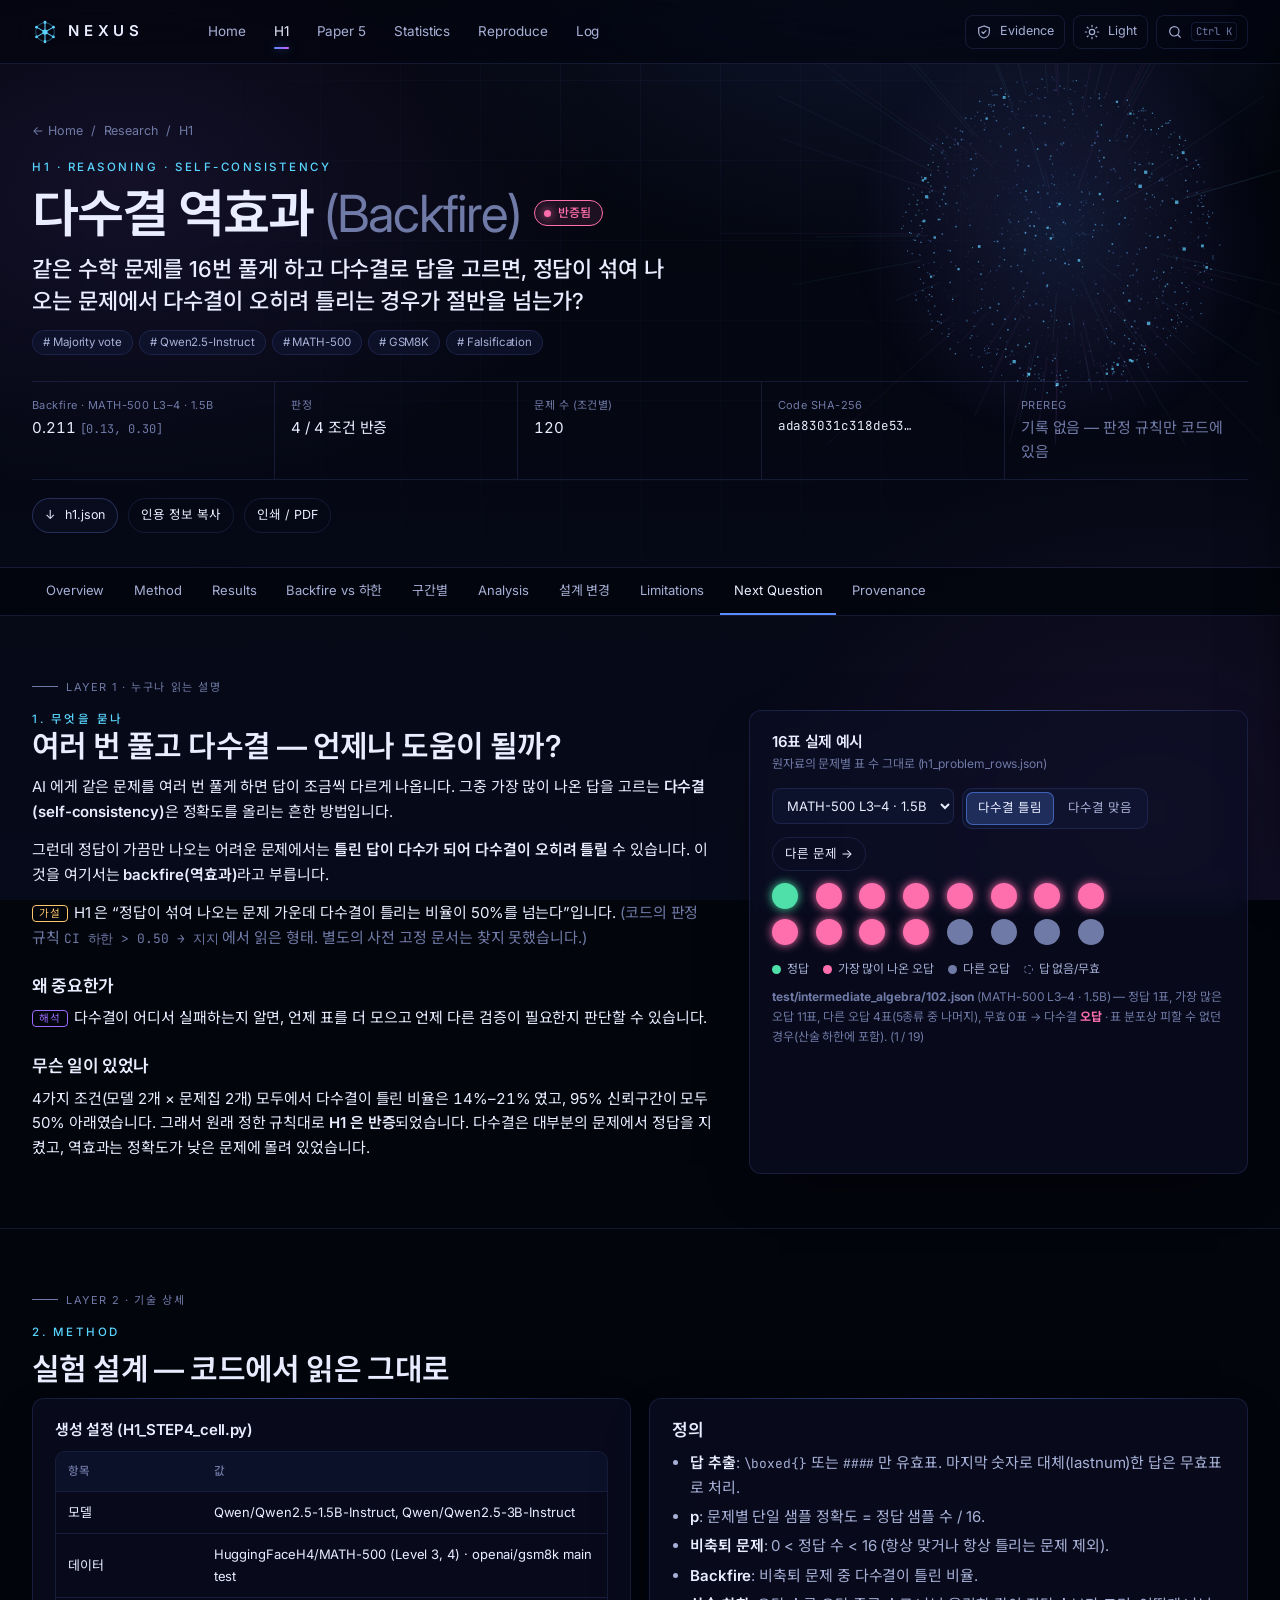
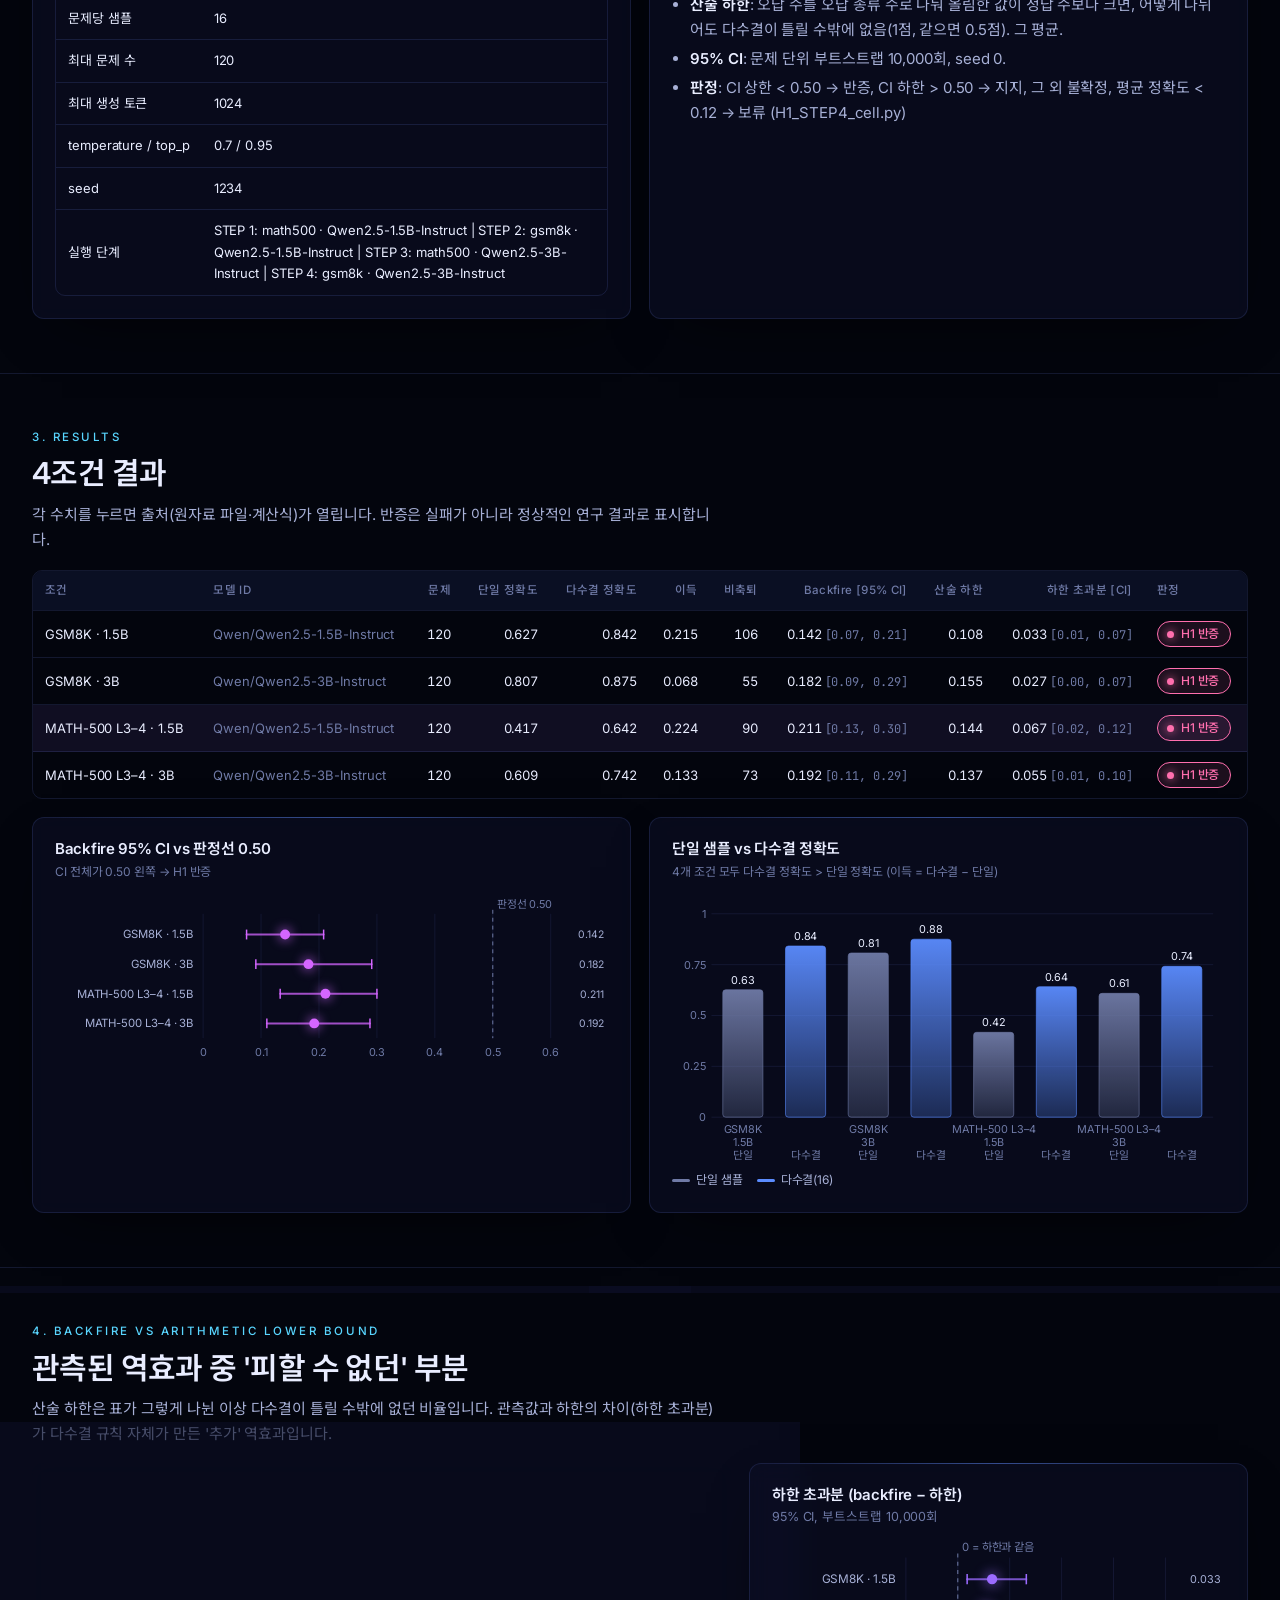
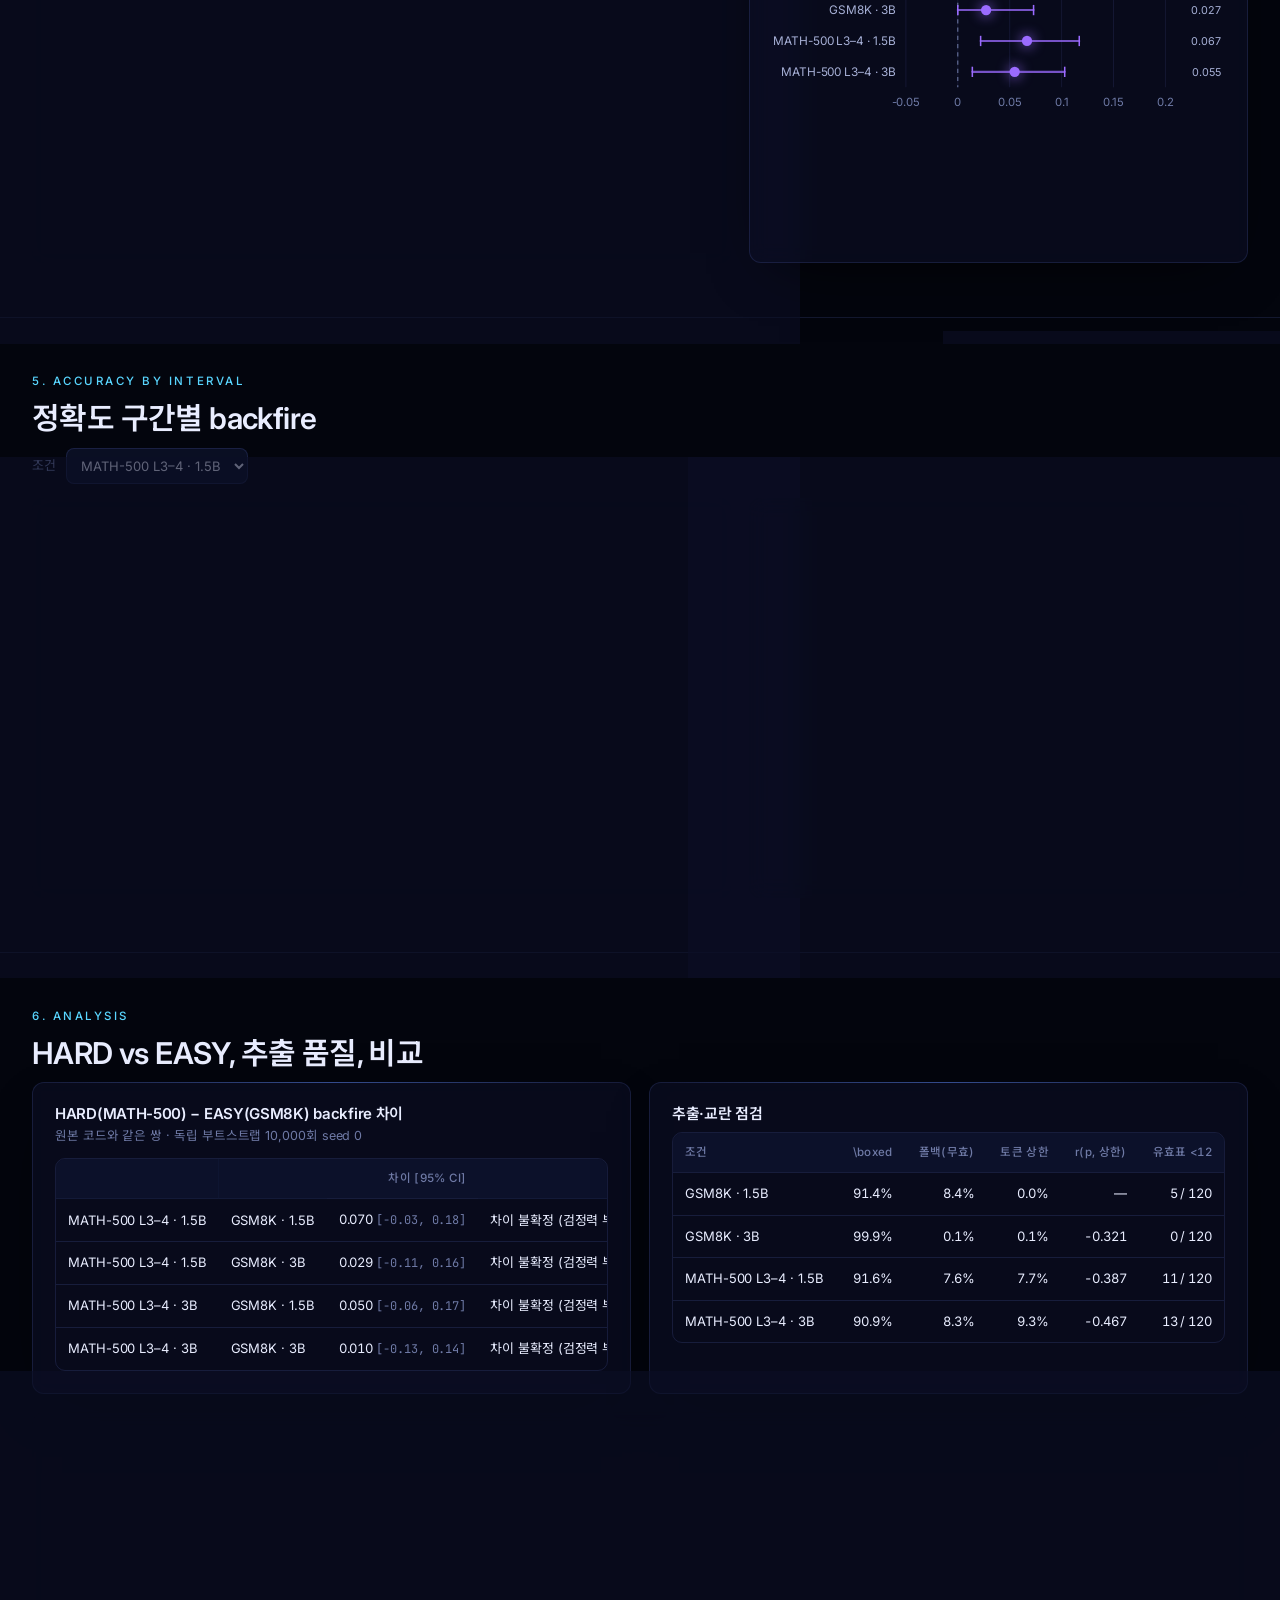
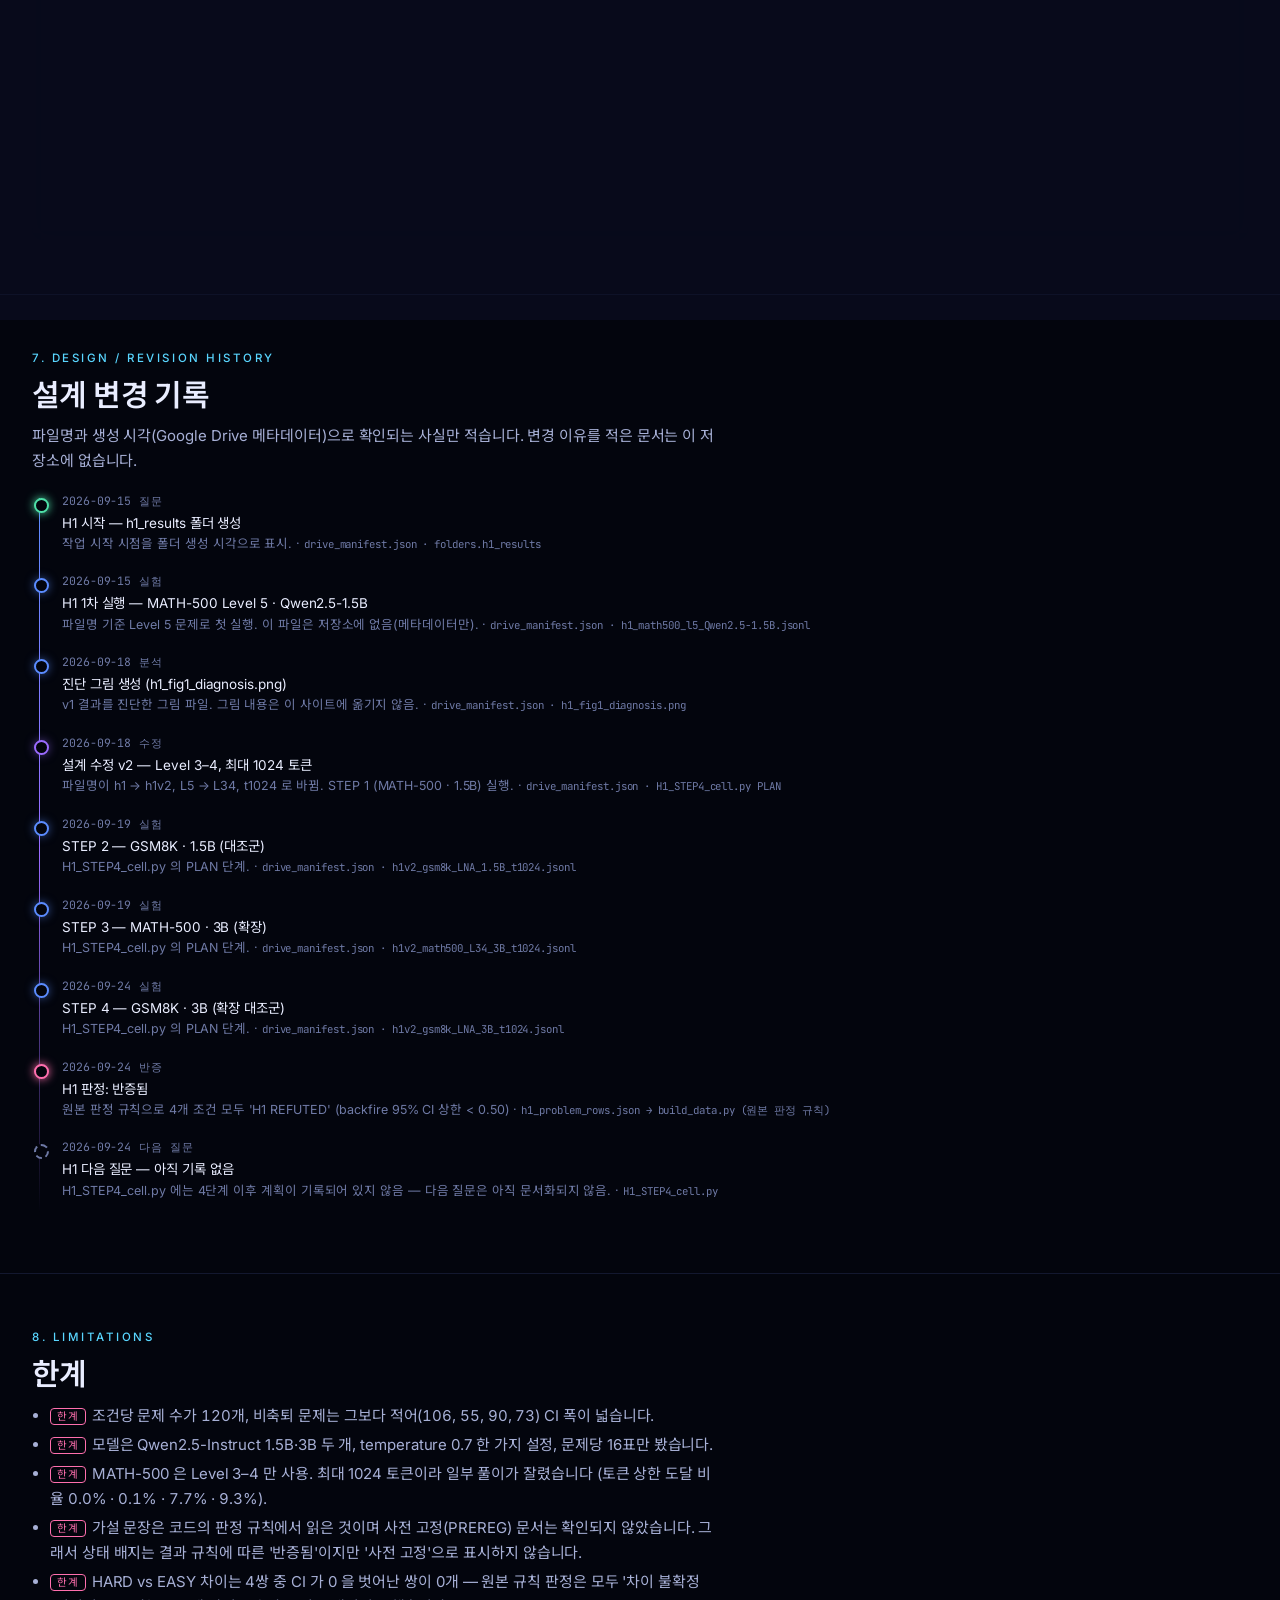
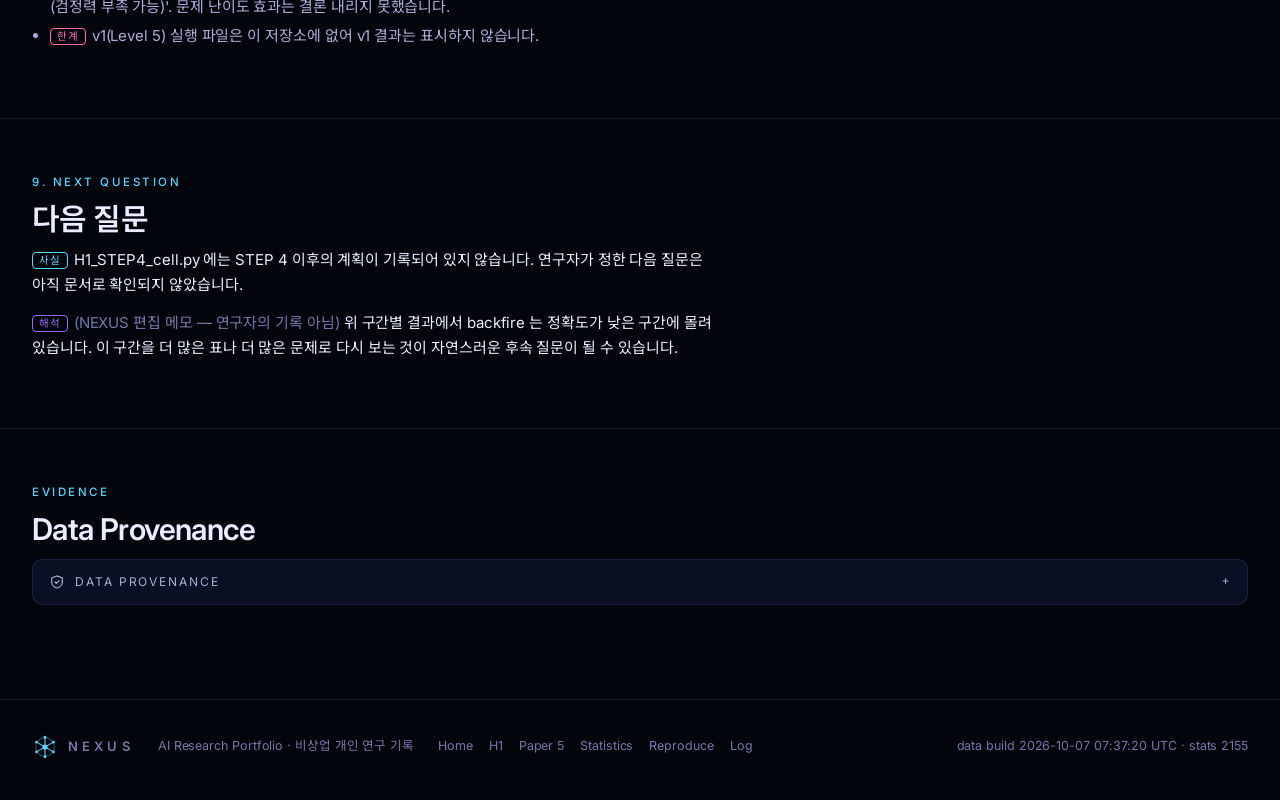
==== commit 43118ba7: "NEXUS: home redesign to the new reference, loading screen - home: research list with All/H1/Paper 5 " ====
--- a/h1/index.html
+++ b/h1/index.html
@@ -10,9 +10,11 @@
 <link rel="preconnect" href="https://fonts.googleapis.com"><link rel="preconnect" href="https://fonts.gstatic.com" crossorigin>
 <link href="https://fonts.googleapis.com/css2?family=Inter:wght@300;400;500;600&family=JetBrains+Mono:wght@400;500&family=Noto+Sans+KR:wght@300;400;500;600&display=swap" rel="stylesheet">
 <link rel="stylesheet" href="../assets/css/nexus.css">
-<script>try{document.documentElement.dataset.theme=localStorage.getItem("nexus-theme")||"dark"}catch(e){document.documentElement.dataset.theme="dark"}</script>
+<script>try{document.documentElement.dataset.theme=localStorage.getItem("nexus-theme")||"dark"}catch(e){document.documentElement.dataset.theme="dark"}try{if(!sessionStorage.getItem("nx-seen"))document.documentElement.classList.add("nx-first")}catch(e){document.documentElement.classList.add("nx-first")}</script>
 </head>
 <body data-root="../" data-page="h1">
+<div class="nx-loader" id="nx-loader" role="status" aria-live="polite" aria-label="NEXUS 불러오는 중"><div class="ld-box"><div class="ld-tiles" aria-hidden="true"><canvas></canvas><canvas></canvas><canvas></canvas><canvas></canvas></div><div class="ld-brand"><svg viewBox="0 0 32 32" fill="none" aria-hidden="true"><g stroke="#8f7bff" stroke-width="1.3"><path d="M16 4v24M5.6 10l20.8 12M26.4 10 5.6 22"/><circle cx="16" cy="16" r="11.5" stroke-opacity=".35"/></g><g fill="#59d6ff"><circle cx="16" cy="16" r="3.2"/></g></svg><span>NEXUS</span></div><div class="ld-bar"><i id="ld-fill"></i></div><div class="ld-row"><span id="ld-msg">연구 데이터를 불러오는 중</span><span id="ld-pct" class="mono">0%</span></div><ul class="ld-files mono" id="ld-files"></ul><button class="ld-skip" type="button" id="ld-skip">건너뛰기</button></div></div>
+<noscript><style>.nx-loader{display:none!important}</style></noscript>
 <a class="skip" href="#main">본문으로 건너뛰기</a>
 <header id="nav"><noscript><nav class="wrap"><a href="../">NEXUS</a> · <a href="../paper5/">Paper 5</a> · <a href="../statistics/">Statistics</a></nav></noscript></header>
 
--- a/assets/css/nexus.css
+++ b/assets/css/nexus.css
@@ -261,6 +261,14 @@
   .hero-canvas { opacity: .55; }
 }
 @media (max-width: 720px) { .hero-stats { gap: 22px; } .hero-stats .num { font-size: 22px; } }
+@media (max-width: 1080px) { .hero { flex-direction: column; } .hero-stats { padding: 0 24px 26px; } }
+@media (max-width: 760px) {
+  .hero-right { display: none; }
+  .hero .wrap { padding-top: 34px; padding-bottom: 0; }
+  .hero-canvas { top: auto; bottom: 0; height: 60%; opacity: 1; }
+  .hero-left .lead { text-shadow: 0 1px 12px var(--bg); }
+  .hero-stats { margin-top: auto; position: relative; z-index: 2; padding: 210px 16px 22px; justify-content: space-between; }
+}
 
 /* page hero (subpages) */
 .page-hero { padding: 54px 0 34px; border-bottom: 1px solid var(--line); position: relative; overflow: hidden; }
@@ -566,3 +574,153 @@
 .type-row[data-type="unexpected"] .bar::after { background: var(--amber); }
 .type-row .mono { text-align: right; color: var(--text-2); }
 @media (max-width: 760px) { .log-side { position: static; } }
+
+/* ================================================= image-3 home layout */
+/* interactive research visualization */
+.ivz { padding: 26px; }
+.ivz-head { margin-bottom: 18px; }
+.ivz-head .h-section { margin: 0 0 8px; }
+.ivz-head p { margin: 0; color: var(--text-2); font-size: 14.5px; line-height: 1.6; }
+.lab2 { display: grid; grid-template-columns: 250px minmax(0, 1.15fr) minmax(0, 1fr); border: 1px solid var(--line); border-radius: 14px; overflow: hidden; background: color-mix(in srgb, var(--bg) 55%, transparent); }
+.lab2 > div { min-width: 0; padding: 22px; }
+.l2-ctrl { display: flex; flex-direction: column; gap: 16px; border-right: 1px solid var(--line); }
+.l2-head { display: flex; align-items: center; gap: 10px; flex-wrap: wrap; }
+.l2-head h3 { font-size: 21px; margin: 0; font-weight: 500; }
+.l2-q { margin: -6px 0 0; color: var(--text-2); font-size: 13.5px; }
+.l2-field .lab-label, .xp .lab-label { font-size: 12px; color: var(--text-2); margin-bottom: 8px; display: block; }
+.l2-field .seg { width: 100%; display: flex; }
+.l2-field .seg button { flex: 1; }
+.l2-range { width: 100%; accent-color: var(--blue); height: 22px; }
+.l2-step { font-size: 11.5px; color: var(--cyan); }
+.l2-run { justify-content: center; border-radius: 999px; padding: 10px 16px; }
+.l2-stage { position: relative; min-height: 420px; border-right: 1px solid var(--line); padding: 0 !important; }
+.l2-stage canvas { position: absolute; inset: 0; width: 100%; height: 100%; cursor: grab; touch-action: pan-y; }
+.l2-stage canvas:focus-visible, .xp-stage canvas:focus-visible { outline: 2px solid var(--cyan); outline-offset: -2px; }
+.l2-stage .stage-top { position: absolute; left: 16px; right: 16px; top: 14px; display: flex; justify-content: space-between; font-size: 11px; color: var(--text-3); z-index: 2; pointer-events: none; }
+.l2-stage .stage-cap, .xp-stage .stage-cap { position: absolute; left: 16px; right: 16px; bottom: 12px; font-size: 11px; color: var(--text-3); z-index: 2; pointer-events: none; line-height: 1.5; }
+.l2-out { display: flex; flex-direction: column; gap: 10px; }
+.l2-tabs { display: flex; gap: 4px; border-bottom: 1px solid var(--line); }
+.l2-tabs button { all: unset; cursor: pointer; font-size: 12.5px; padding: 8px 12px; border-radius: 8px 8px 0 0; color: var(--text-3); }
+.l2-tabs button[aria-selected="true"] { color: var(--text); background: color-mix(in srgb, var(--blue) 22%, transparent); box-shadow: inset 0 -2px 0 var(--blue); }
+.l2-tabs button:focus-visible { outline: 2px solid var(--cyan); }
+.lg-row { display: flex; gap: 14px; flex-wrap: wrap; font-size: 11.5px; color: var(--text-2); margin-bottom: 2px; }
+.lg-row i { display: inline-block; width: 14px; height: 2px; border-radius: 2px; margin-right: 6px; vertical-align: middle; }
+@media (max-width: 1180px) { .lab2 { grid-template-columns: minmax(0, 1fr) minmax(0, 1fr); } .l2-ctrl { grid-column: 1 / -1; border-right: 0; border-bottom: 1px solid var(--line); display: grid; grid-template-columns: repeat(2, minmax(0, 1fr)); } .l2-ctrl > .l2-head, .l2-ctrl > .l2-q { grid-column: 1 / -1; } }
+@media (max-width: 760px) { .ivz { padding: 18px 14px; } .lab2 { grid-template-columns: minmax(0, 1fr); } .l2-ctrl { grid-template-columns: minmax(0, 1fr); } .l2-stage { border-right: 0; border-bottom: 1px solid var(--line); min-height: 340px; } .lab2 > div { padding: 18px 14px; } }
+
+/* research cards: orb overlay + filter */
+.rcard .rviz .rorb { position: absolute; right: 0; top: 0; width: 46%; height: 100%; }
+.rcard[hidden] { display: none; }
+.section-head .chips { align-self: flex-end; }
+
+/* THE JOURNEY */
+.jr-panel { display: grid; grid-template-columns: 270px minmax(0, 1fr); gap: 0; padding: 0; overflow: hidden; }
+.jr-intro { padding: 26px 24px; display: flex; flex-direction: column; gap: 14px; align-items: flex-start; border-right: 1px solid var(--line); background: radial-gradient(120% 90% at 0% 100%, color-mix(in srgb, var(--violet) 14%, transparent), transparent 70%); }
+.jr-intro p { margin: 0; font-size: 13.5px; }
+.jr-title { font-size: clamp(22px, 2.3vw, 30px); letter-spacing: .32em; font-weight: 400; margin: 0; }
+.jr-title.sm { font-size: clamp(17px, 1.6vw, 22px); letter-spacing: .22em; }
+.jr-main { min-width: 0; padding: 18px 0 18px; }
+.jr { overflow-x: auto; scrollbar-width: thin; padding: 0 18px 6px; }
+.jr:focus-visible { outline: 2px solid var(--cyan); outline-offset: -2px; }
+.jr-track { list-style: none; margin: 0; padding: 0; display: flex; }
+.jr-item { flex: 0 0 262px; position: relative; }
+.jr-axis { height: 46px; position: relative; }
+.jr-axis::before { content: ""; position: absolute; left: 0; right: 0; top: 30px; height: 1px; background: linear-gradient(90deg, color-mix(in srgb, var(--blue) 60%, transparent), color-mix(in srgb, var(--violet) 60%, transparent)); }
+.jr-m { position: absolute; left: 22px; top: 4px; font-size: 11.5px; color: var(--text-2); letter-spacing: .06em; }
+.jr-dot { position: absolute; left: 50px; top: 26px; width: 9px; height: 9px; border-radius: 50%; background: var(--bg); border: 2px solid var(--blue); box-shadow: 0 0 10px var(--glow-blue); }
+.jr-dot::after { content: ""; position: absolute; left: 3px; top: 9px; width: 1px; height: 14px; background: color-mix(in srgb, var(--blue) 55%, transparent); }
+.jr-item[data-type="falsification"] .jr-dot { border-color: var(--rose); box-shadow: 0 0 10px var(--rose); }
+.jr-item[data-type="unexpected"] .jr-dot { border-color: var(--amber); box-shadow: 0 0 10px var(--amber); }
+.jr-item[data-type="next"] .jr-dot { border-style: dashed; border-color: var(--text-3); box-shadow: none; }
+.jr-btn { all: unset; cursor: pointer; display: grid; grid-template-columns: 60px minmax(0, 1fr); column-gap: 10px; row-gap: 2px; padding: 8px 14px 8px 22px; align-items: start; width: calc(100% - 36px); border-radius: 12px; }
+.jr-btn:hover, .jr-btn[aria-expanded="true"] { background: color-mix(in srgb, var(--blue) 9%, transparent); }
+.jr-btn:focus-visible { outline: 2px solid var(--cyan); }
+.jr-orb { grid-row: 1 / span 4; width: 60px; height: 60px; border-radius: 50%; }
+.jr-n { font-size: 11px; color: var(--text-3); }
+.jr-t { font-size: 13.5px; color: var(--text); line-height: 1.35; display: -webkit-box; -webkit-line-clamp: 2; -webkit-box-orient: vertical; overflow: hidden; }
+.jr-s { font-size: 11px; color: var(--text-3); }
+.jr-st { font-size: 11.5px; justify-self: start; margin-top: 2px; }
+.jr-st.done { color: var(--cyan); }
+.jr-st.fals { color: var(--rose); }
+.jr-st.warn { color: var(--amber); }
+.jr-st.muted { color: var(--text-3); }
+.jr-st.pill { padding: 1px 9px; border-radius: 999px; border: 1px solid color-mix(in srgb, var(--blue) 60%, transparent); background: color-mix(in srgb, var(--blue) 14%, transparent); color: var(--text); }
+.jr-main .htl-detail { margin: 12px 18px 0; }
+@media (max-width: 900px) { .jr-panel { grid-template-columns: minmax(0, 1fr); } .jr-intro { border-right: 0; border-bottom: 1px solid var(--line); } }
+
+/* explore row: research map + experiment */
+.explore-grid { display: grid; grid-template-columns: minmax(0, 1fr) minmax(0, 1.08fr); gap: 18px; }
+.rmap-panel { position: relative; padding: 0; overflow: hidden; min-height: 480px; display: flex; flex-direction: column; background: radial-gradient(90% 80% at 50% 60%, color-mix(in srgb, var(--violet) 10%, transparent), transparent 70%), var(--panel); }
+.rmap-intro { position: relative; padding: 22px 24px 0; z-index: 3; pointer-events: none; max-width: 340px; }
+.rmap-intro p { font-size: 12.5px; margin: 8px 0 0; }
+#rmap { flex: 1; display: flex; min-height: 0; }
+.rmap { position: relative; flex: 1; min-height: 420px; display: flex; align-items: center; padding-bottom: 54px; }
+.rmap-bg { position: absolute; inset: 0; width: 100%; height: 100%; }
+.rmap svg { position: relative; display: block; width: 100%; height: auto; aspect-ratio: 1000 / 900; max-height: 100%; }
+.rmap .rm-edge { fill: none; stroke: color-mix(in srgb, var(--violet) 55%, transparent); stroke-width: 1.1; opacity: .55; transition: opacity .2s, stroke .2s; }
+.rmap .rm-edge.on { stroke: var(--cyan); opacity: 1; stroke-width: 1.8; }
+.rmap .rm-node { cursor: pointer; }
+.rmap .rm-label { fill: var(--text); font-size: 22px; pointer-events: none; }
+.rmap .rm-label.big { font-size: 25px; font-weight: 600; }
+.rmap .rm-status { font-size: 18px; pointer-events: none; }
+.rmap .rm-halo { pointer-events: none; animation: rmpulse 4.5s ease-in-out infinite; animation-delay: var(--d); transform-origin: center; transform-box: fill-box; }
+@keyframes rmpulse { 0%, 100% { opacity: .1; transform: scale(.9); } 50% { opacity: .24; transform: scale(1.1); } }
+.rmap.dim .rm-node { opacity: .28; } .rmap.dim .rm-node.on { opacity: 1; } .rmap.dim .rm-edge { opacity: .12; } .rmap.dim .rm-edge.on { opacity: 1; }
+.rmap .rm-node:focus-visible .rm-glow { stroke: var(--cyan); stroke-width: 3; }
+.rmap-info { position: absolute; left: 20px; right: 20px; bottom: 14px; z-index: 3; font-size: 12.5px; padding: 8px 12px; border: 1px solid var(--line); border-radius: 10px; background: color-mix(in srgb, var(--bg) 70%, transparent); backdrop-filter: blur(6px); }
+:root[data-theme="light"] .rmap .rm-edge { stroke: color-mix(in srgb, var(--violet) 45%, transparent); }
+
+.xp { padding: 20px 22px; }
+.xp-top { display: flex; align-items: center; gap: 8px; margin-bottom: 12px; }
+.xp-open { margin-left: auto; }
+.xp-grid { display: grid; grid-template-columns: minmax(0, .95fr) minmax(0, 1fr); grid-template-rows: auto auto; gap: 16px; }
+.xp-ctrl { display: flex; flex-direction: column; gap: 12px; }
+.xp-ctrl h3 { margin: 0; font-size: 19px; font-weight: 500; line-height: 1.35; }
+.xp-ctrl p { margin: 0; }
+.xp-ctrl .field { width: 100%; }
+.xp-stage { position: relative; min-height: 300px; }
+.xp-stage canvas { position: absolute; inset: 0; width: 100%; height: 100%; cursor: grab; touch-action: pan-y; }
+.xp-out { grid-column: 1 / -1; }
+.xp-tiles { display: grid; grid-template-columns: repeat(3, minmax(0, 1fr)); gap: 14px; }
+.xp-tile { padding: 8px; border: 1px solid var(--line); border-radius: 10px; transition: border-color .2s, box-shadow .2s; }
+.xp-tile.on { border-color: color-mix(in srgb, var(--cyan) 60%, transparent); box-shadow: 0 0 18px -6px var(--cyan); }
+.xp-tt { font-size: 12px; color: var(--text-2); margin-bottom: 6px; }
+.xp-tn { font-size: 10.5px; margin-top: 6px; }
+@media (max-width: 1180px) { .explore-grid { grid-template-columns: minmax(0, 1fr); } }
+@media (max-width: 620px) { .xp-grid { grid-template-columns: minmax(0, 1fr); } .xp-tiles { grid-template-columns: repeat(3, minmax(0, 1fr)); gap: 8px; } .xp { padding: 16px 14px; } .rmap { min-height: 320px; } }
+
+/* heat tiles + colour bar */
+.htile { display: grid; gap: 2px; padding: 3px; border-radius: 6px; background: #070b24; }
+.htile .hc { aspect-ratio: 1; border-radius: 2px; opacity: .78; cursor: pointer; outline: none; transition: transform .12s, opacity .12s; }
+.htile .hc.strong { opacity: 1; box-shadow: inset 0 0 0 1px rgba(255,255,255,.35); }
+.htile .hc:hover, .htile .hc:focus-visible { transform: scale(1.18); opacity: 1; position: relative; z-index: 1; box-shadow: 0 0 0 1.5px #fff; }
+.htile .hc.empty { background: repeating-linear-gradient(45deg, rgba(255,255,255,.06) 0 3px, transparent 3px 6px); cursor: default; opacity: 1; }
+.htile.diff .hc { cursor: default; }
+.cbar { margin-top: 10px; }
+.cbar-g { height: 6px; border-radius: 3px; }
+.cbar-l { display: flex; justify-content: space-between; font-size: 10.5px; color: var(--text-3); margin-top: 3px; }
+
+/* ------------------------------------------------ loading screen */
+.nx-loader { position: fixed; inset: 0; z-index: 300; display: grid; place-items: center; padding: 16px;
+  background: radial-gradient(60% 50% at 50% 45%, color-mix(in srgb, var(--violet) 16%, transparent), transparent 70%), var(--bg); transition: opacity .55s ease, visibility .55s; }
+html:not(.nx-first) .nx-loader { opacity: 0; animation: nxld-in .2s .35s forwards; }
+@keyframes nxld-in { to { opacity: 1; } }
+.nx-loader.done { animation: none !important; opacity: 0 !important; visibility: hidden; pointer-events: none; }
+.ld-box { width: min(360px, 100%); display: flex; flex-direction: column; align-items: center; gap: 14px; }
+.ld-tiles { display: grid; grid-template-columns: repeat(4, 58px); gap: 10px; }
+.ld-tiles canvas { width: 58px; height: 58px; border-radius: 6px; background: #070b24; box-shadow: 0 0 0 1px var(--line), 0 0 24px -8px var(--glow-blue); image-rendering: pixelated; }
+.ld-brand { display: flex; align-items: center; gap: 10px; font-weight: 600; letter-spacing: .34em; font-size: 15px; color: var(--text); margin-top: 6px; }
+.ld-brand svg { width: 26px; height: 26px; }
+.ld-bar { width: 100%; height: 3px; border-radius: 3px; background: var(--line); overflow: hidden; }
+.ld-bar i { display: block; height: 100%; width: 0; background: linear-gradient(90deg, var(--blue), var(--violet), var(--magenta)); box-shadow: 0 0 12px var(--glow-blue); transition: width .35s ease; }
+.ld-row { width: 100%; display: flex; justify-content: space-between; font-size: 12px; color: var(--text-2); }
+.ld-files { list-style: none; margin: 0; padding: 0; width: 100%; font-size: 11px; color: var(--text-3); min-height: 16px; max-height: 120px; overflow: hidden; }
+.ld-files li { display: flex; gap: 8px; padding: 2px 0; line-height: 18px; }
+.ld-files li span:last-child { margin-left: auto; }
+.ld-files li.ok { color: var(--text-2); }
+.ld-files li.ok::after { content: "✓"; color: var(--cyan); margin-left: 8px; }
+.ld-files li.err { color: var(--amber); }
+.ld-skip { all: unset; cursor: pointer; font-size: 11.5px; color: var(--text-3); padding: 4px 10px; border-radius: 6px; }
+.ld-skip:hover, .ld-skip:focus-visible { color: var(--text); outline: 1px solid var(--line-2); }
+@media print { .nx-loader { display: none !important; } }
+@media (prefers-reduced-motion: reduce) { .nx-loader, .ld-bar i { transition: none; } }
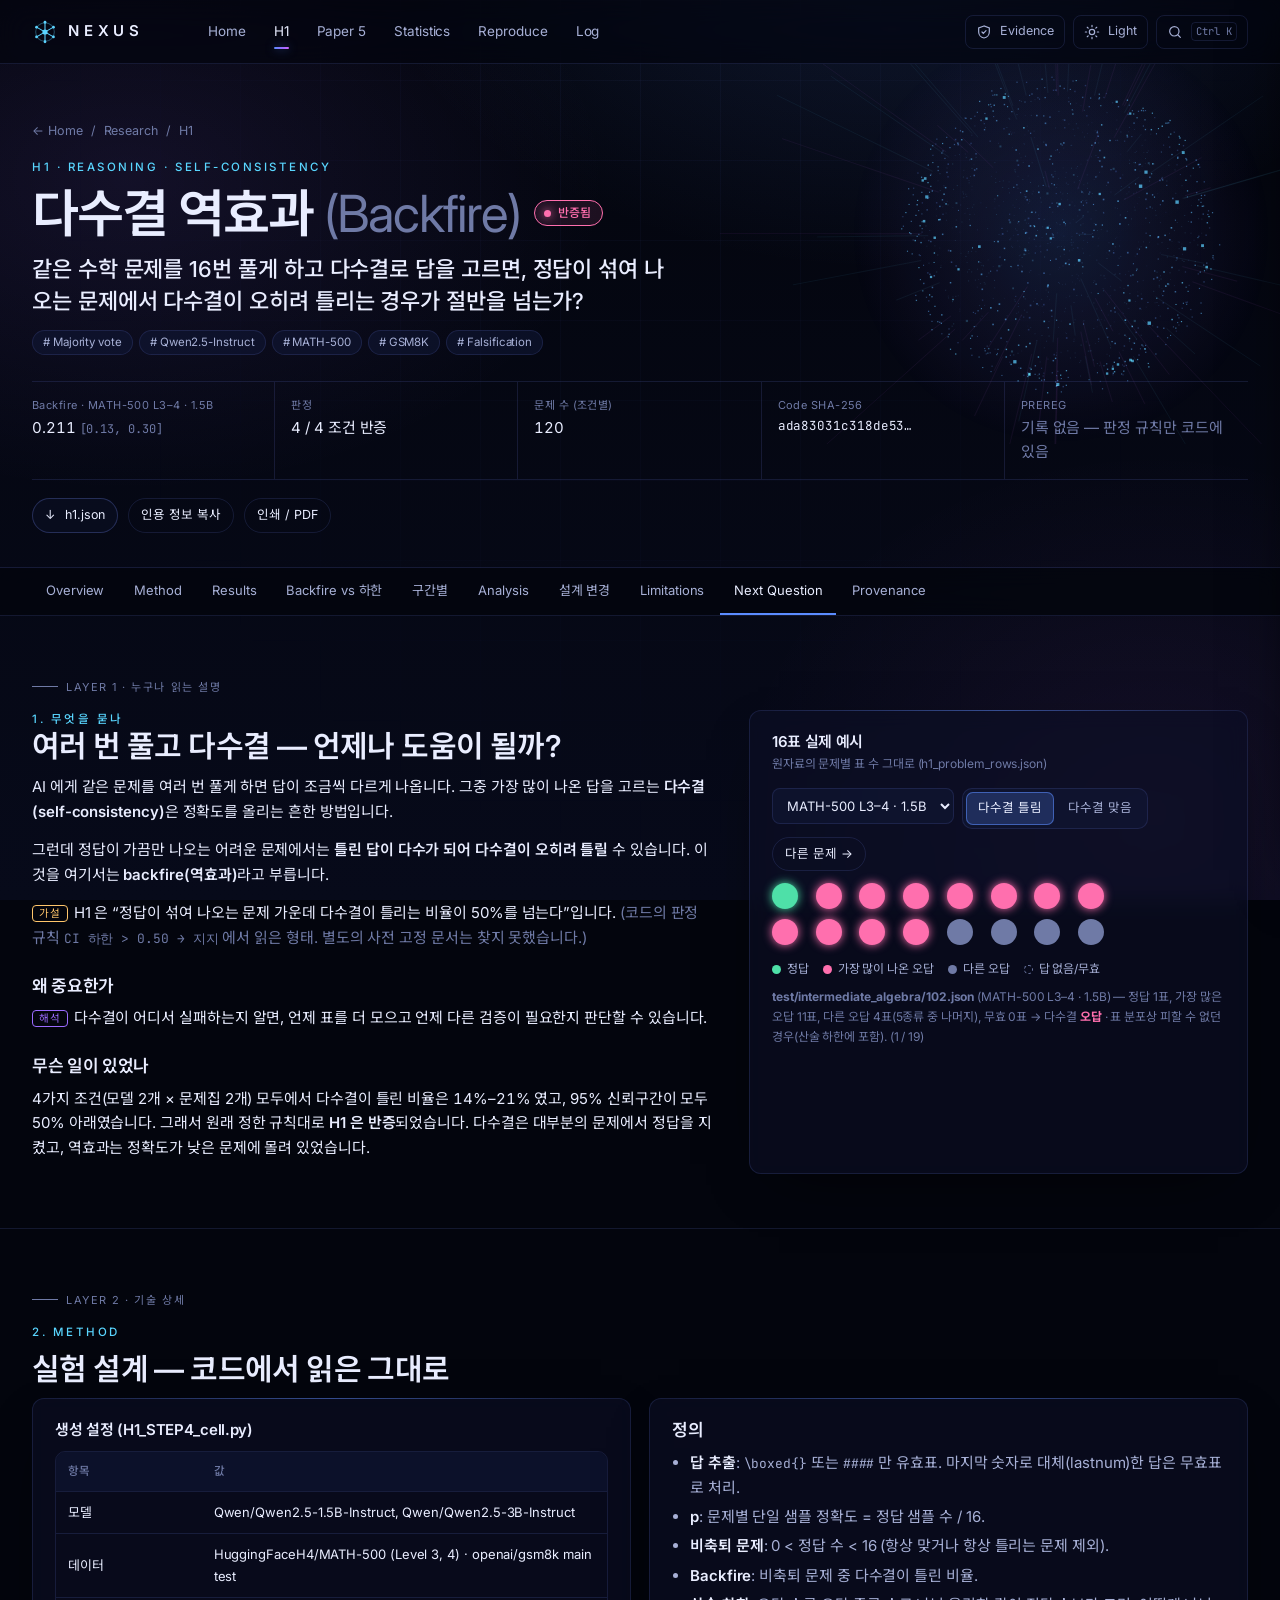
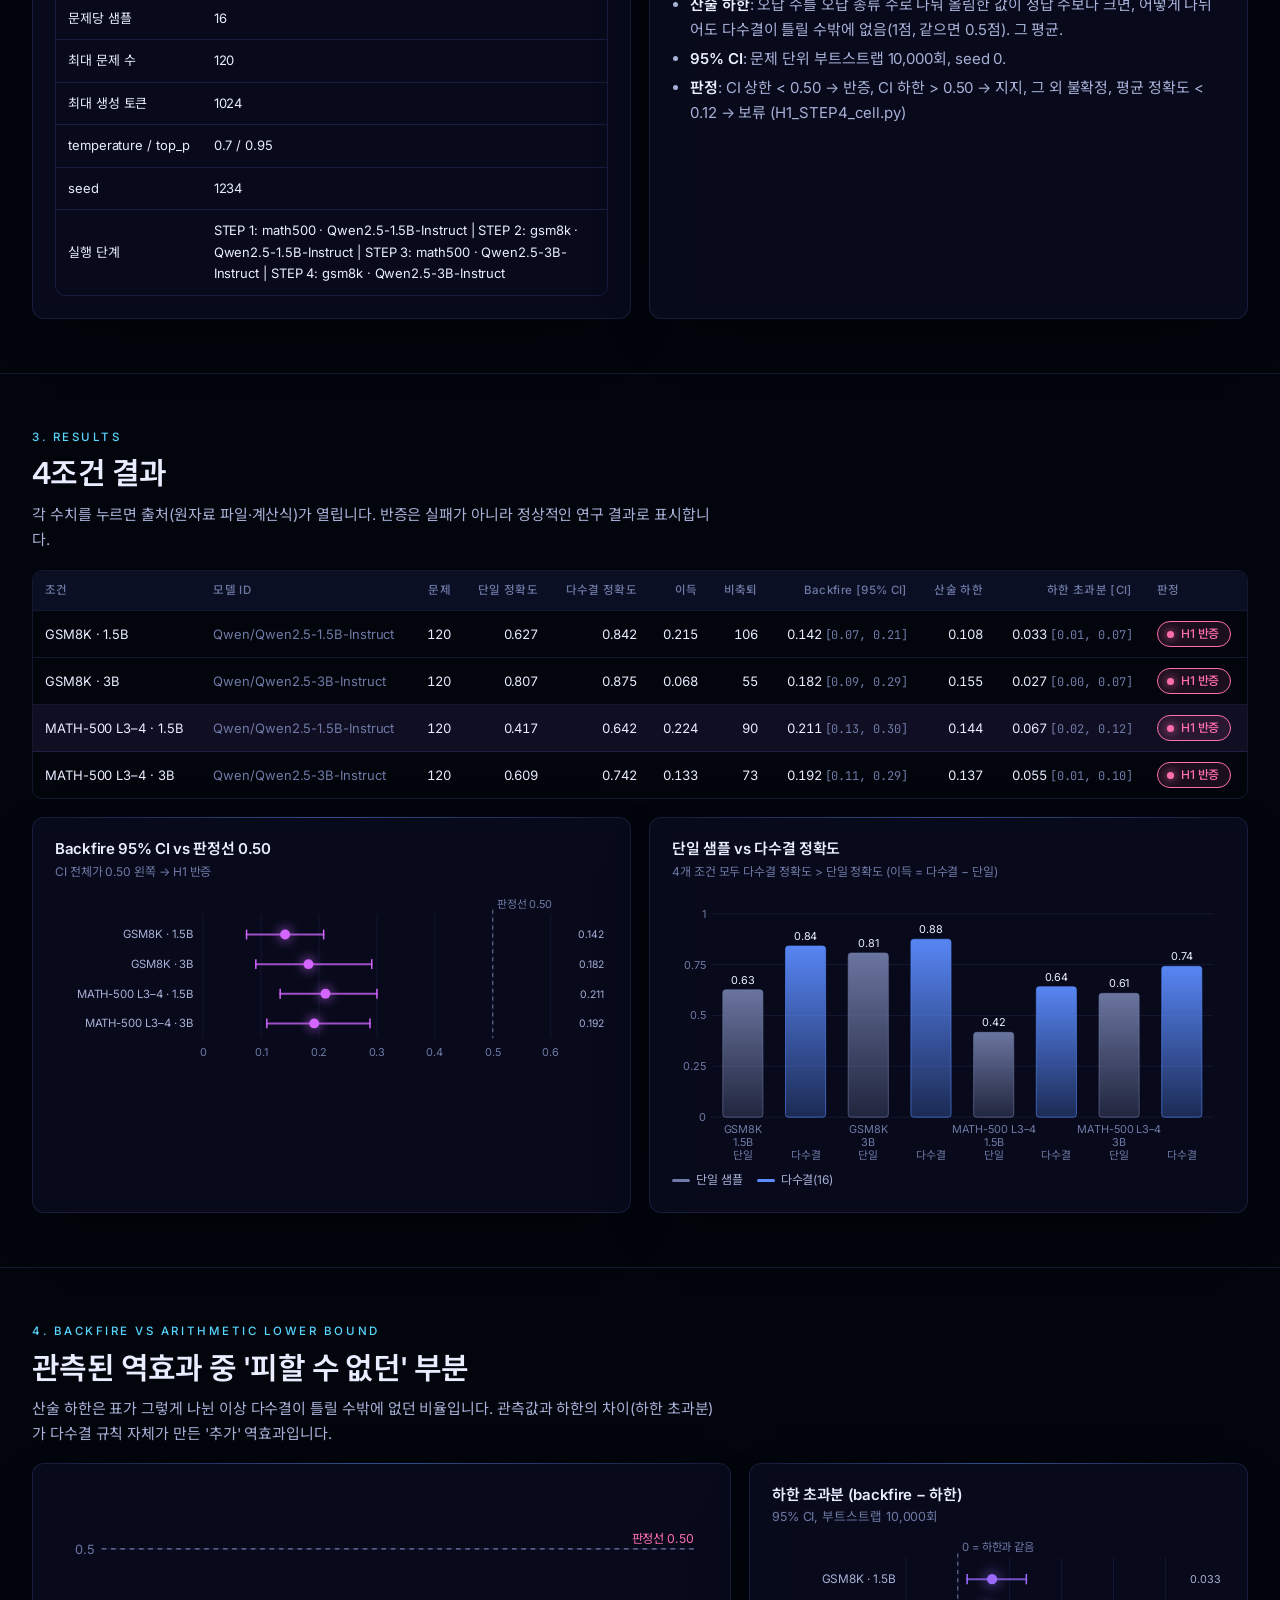
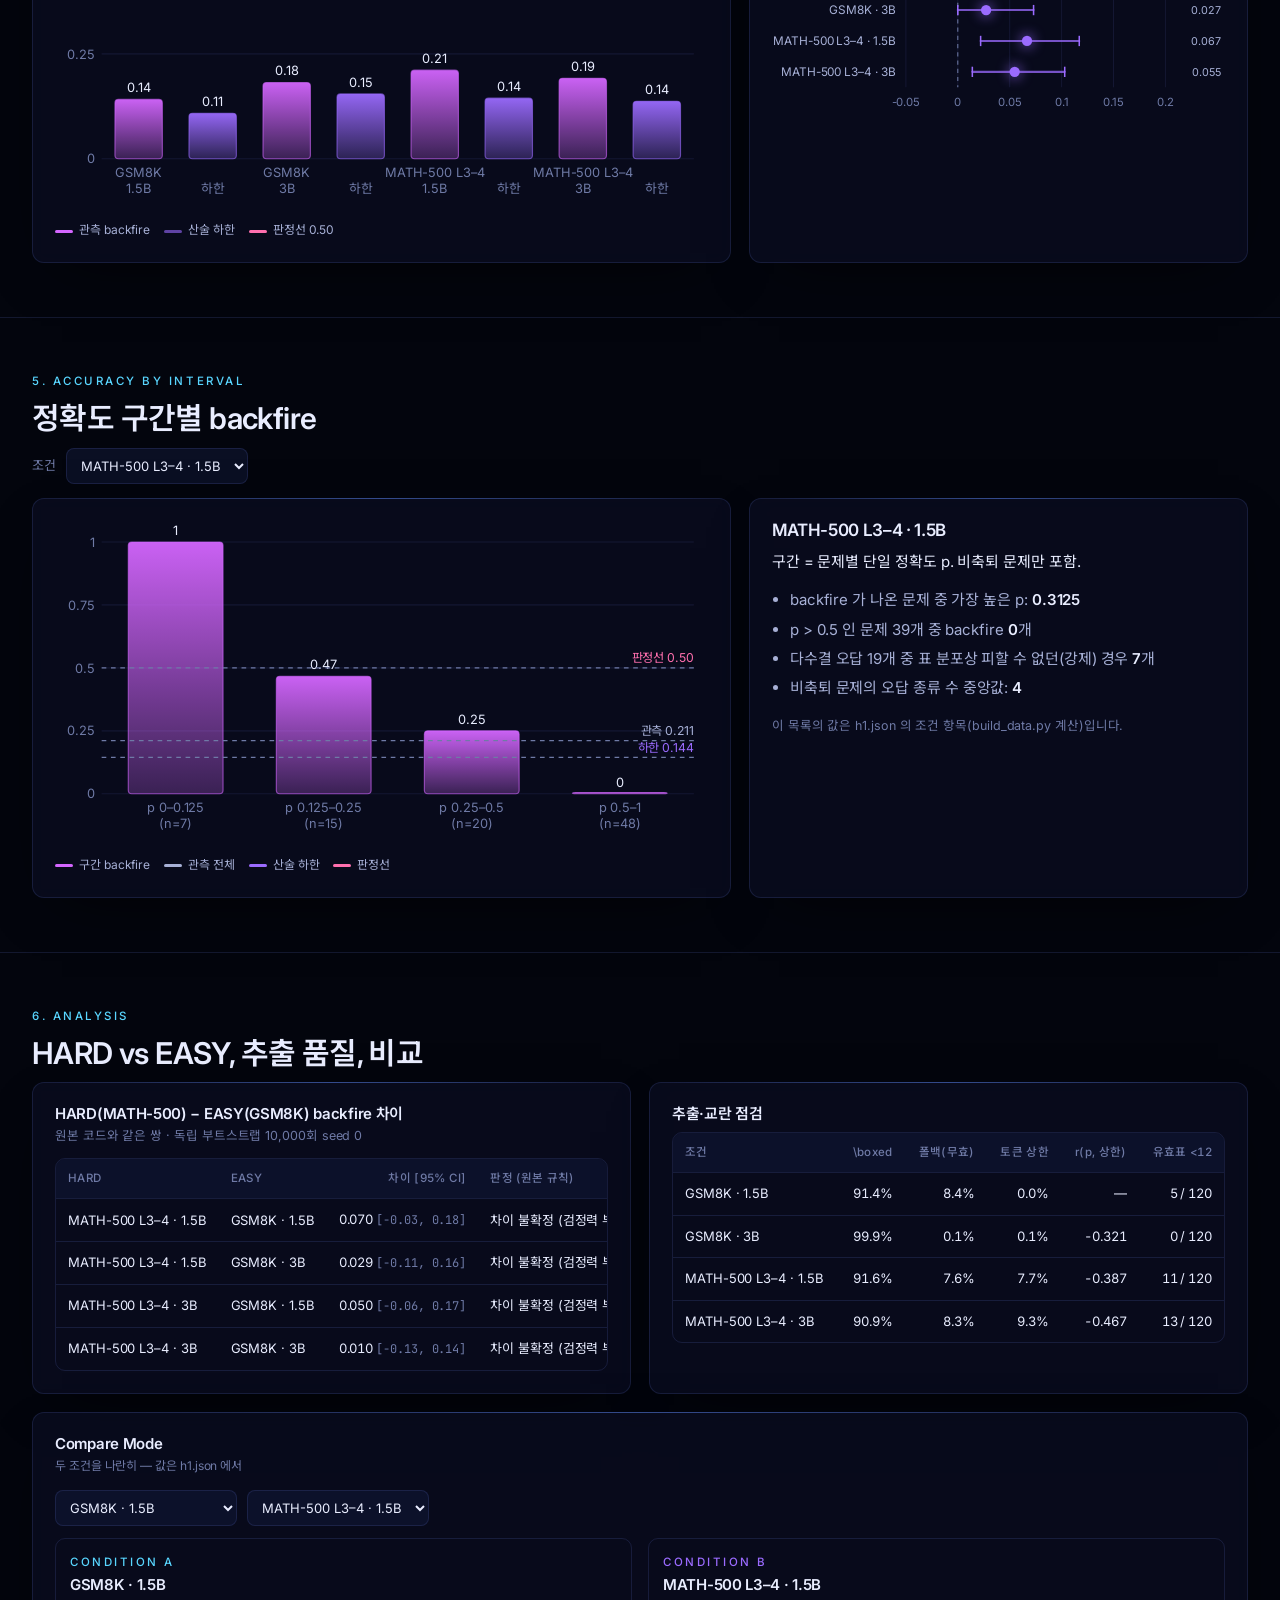
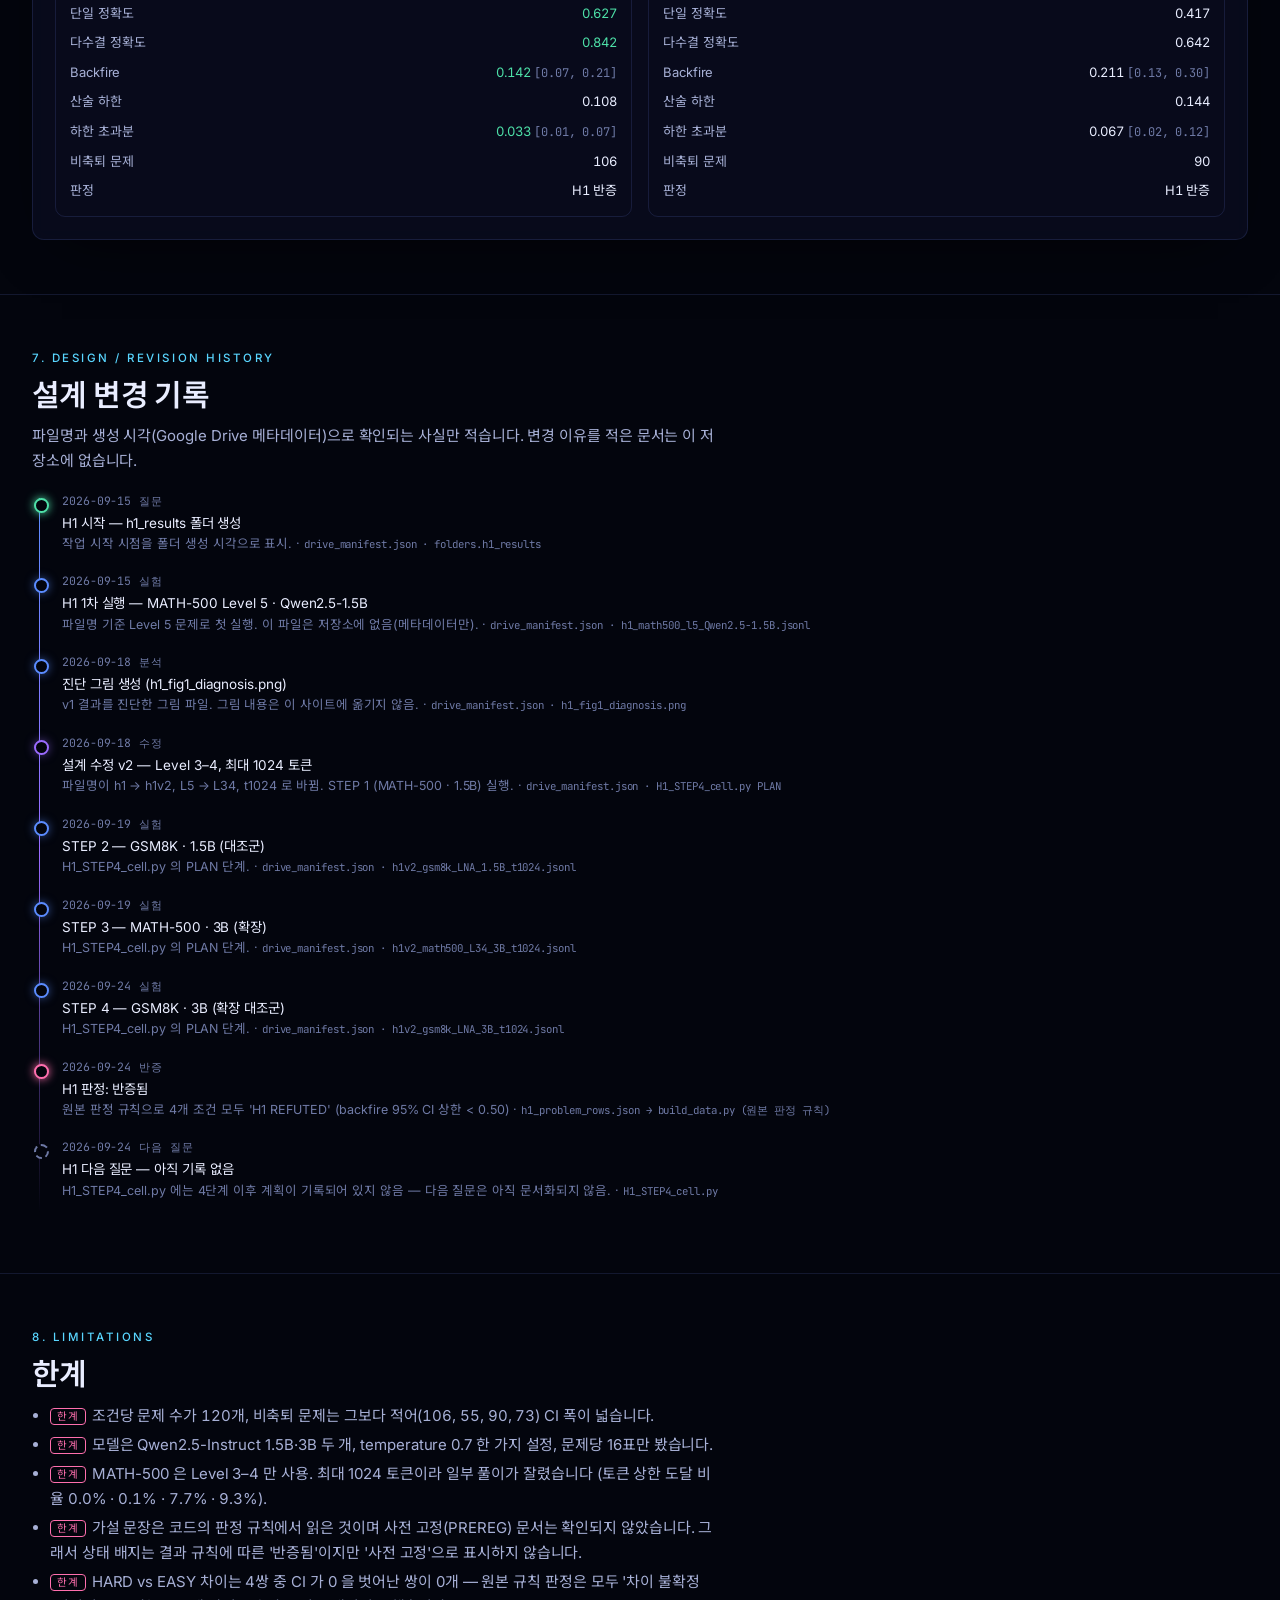
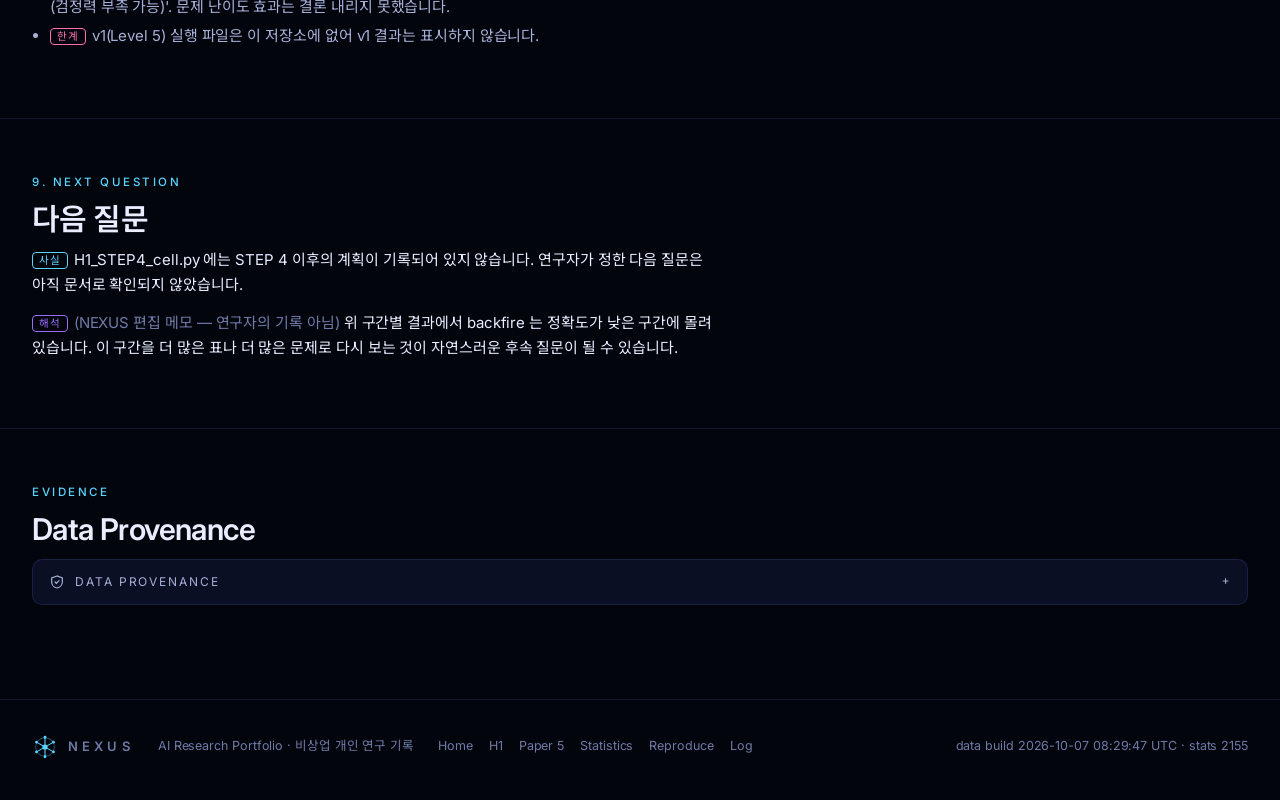
==== commit 1335a208: "NEXUS: lab panel in the reference layout, neural-network loader - lab: controls (decomposition step " ====
--- a/h1/index.html
+++ b/h1/index.html
@@ -13,7 +13,7 @@
 <script>try{document.documentElement.dataset.theme=localStorage.getItem("nexus-theme")||"dark"}catch(e){document.documentElement.dataset.theme="dark"}try{if(!sessionStorage.getItem("nx-seen"))document.documentElement.classList.add("nx-first")}catch(e){document.documentElement.classList.add("nx-first")}</script>
 </head>
 <body data-root="../" data-page="h1">
-<div class="nx-loader" id="nx-loader" role="status" aria-live="polite" aria-label="NEXUS 불러오는 중"><div class="ld-box"><div class="ld-tiles" aria-hidden="true"><canvas></canvas><canvas></canvas><canvas></canvas><canvas></canvas></div><div class="ld-brand"><svg viewBox="0 0 32 32" fill="none" aria-hidden="true"><g stroke="#8f7bff" stroke-width="1.3"><path d="M16 4v24M5.6 10l20.8 12M26.4 10 5.6 22"/><circle cx="16" cy="16" r="11.5" stroke-opacity=".35"/></g><g fill="#59d6ff"><circle cx="16" cy="16" r="3.2"/></g></svg><span>NEXUS</span></div><div class="ld-bar"><i id="ld-fill"></i></div><div class="ld-row"><span id="ld-msg">연구 데이터를 불러오는 중</span><span id="ld-pct" class="mono">0%</span></div><ul class="ld-files mono" id="ld-files"></ul><button class="ld-skip" type="button" id="ld-skip">건너뛰기</button></div></div>
+<div class="nx-loader" id="nx-loader" role="status" aria-live="polite" aria-label="NEXUS 불러오는 중"><div class="ld-box"><canvas class="ld-net" aria-hidden="true"></canvas><div class="ld-brand"><svg viewBox="0 0 32 32" fill="none" aria-hidden="true"><g stroke="#8f7bff" stroke-width="1.3"><path d="M16 4v24M5.6 10l20.8 12M26.4 10 5.6 22"/><circle cx="16" cy="16" r="11.5" stroke-opacity=".35"/></g><g fill="#59d6ff"><circle cx="16" cy="16" r="3.2"/></g></svg><span>NEXUS</span></div><div class="ld-bar"><i id="ld-fill"></i></div><div class="ld-row"><span id="ld-msg">연구 데이터를 불러오는 중</span><span id="ld-pct" class="mono">0%</span></div><ul class="ld-files mono" id="ld-files"></ul><button class="ld-skip" type="button" id="ld-skip">건너뛰기</button></div></div>
 <noscript><style>.nx-loader{display:none!important}</style></noscript>
 <a class="skip" href="#main">본문으로 건너뛰기</a>
 <header id="nav"><noscript><nav class="wrap"><a href="../">NEXUS</a> · <a href="../paper5/">Paper 5</a> · <a href="../statistics/">Statistics</a></nav></noscript></header>
--- a/assets/css/nexus.css
+++ b/assets/css/nexus.css
@@ -707,8 +707,7 @@
 @keyframes nxld-in { to { opacity: 1; } }
 .nx-loader.done { animation: none !important; opacity: 0 !important; visibility: hidden; pointer-events: none; }
 .ld-box { width: min(360px, 100%); display: flex; flex-direction: column; align-items: center; gap: 14px; }
-.ld-tiles { display: grid; grid-template-columns: repeat(4, 58px); gap: 10px; }
-.ld-tiles canvas { width: 58px; height: 58px; border-radius: 6px; background: #070b24; box-shadow: 0 0 0 1px var(--line), 0 0 24px -8px var(--glow-blue); image-rendering: pixelated; }
+.ld-net { width: 320px; max-width: 100%; height: auto; aspect-ratio: 320 / 150; }
 .ld-brand { display: flex; align-items: center; gap: 10px; font-weight: 600; letter-spacing: .34em; font-size: 15px; color: var(--text); margin-top: 6px; }
 .ld-brand svg { width: 26px; height: 26px; }
 .ld-bar { width: 100%; height: 3px; border-radius: 3px; background: var(--line); overflow: hidden; }
@@ -724,3 +723,17 @@
 .ld-skip:hover, .ld-skip:focus-visible { color: var(--text); outline: 1px solid var(--line-2); }
 @media print { .nx-loader { display: none !important; } }
 @media (prefers-reduced-motion: reduce) { .nx-loader, .ld-bar i { transition: none; } }
+/* reference-layout lab details */
+.l2-row { display: flex; justify-content: space-between; align-items: baseline; }
+.l2-conds { display: grid; grid-template-columns: repeat(2, minmax(0, 1fr)); gap: 8px; }
+.l2-conds button { all: unset; cursor: pointer; text-align: center; font-size: 12.5px; padding: 9px 6px; border-radius: 9px; border: 1px solid var(--line); background: color-mix(in srgb, var(--panel-2) 80%, transparent); color: var(--text-2); }
+.l2-conds button[aria-pressed="true"] { border-color: var(--blue); color: var(--text); background: color-mix(in srgb, var(--blue) 18%, transparent); box-shadow: 0 0 16px -6px var(--glow-blue); }
+.l2-conds button:focus-visible { outline: 2px solid var(--cyan); }
+.l2-run { background: transparent; border: 1px solid color-mix(in srgb, var(--text) 60%, transparent); }
+.l2-rowlab { font-size: 12.5px; color: var(--text); margin: 10px 0 6px; }
+.l2-tiles { display: grid; grid-template-columns: repeat(4, minmax(0, 1fr)); gap: 10px; }
+.l2-tile { margin: 0; }
+.l2-tile figcaption { font-size: 10px; color: var(--text-3); margin-top: 4px; text-align: center; white-space: nowrap; overflow: hidden; text-overflow: ellipsis; }
+.htile.none { aspect-ratio: 1; display: grid; place-items: center; font-size: 10.5px; color: var(--text-3); background: repeating-linear-gradient(45deg, rgba(255,255,255,.05) 0 3px, transparent 3px 6px), #070b24; }
+.l2-stage .stage-cap, .xp-stage .stage-cap { padding-top: 18px; left: 0; right: 0; padding-left: 16px; padding-right: 16px; bottom: 0; padding-bottom: 12px; background: linear-gradient(to bottom, transparent, color-mix(in srgb, var(--bg) 85%, transparent) 45%); }
+@media (max-width: 760px) { .l2-stage { min-height: 420px; } }
